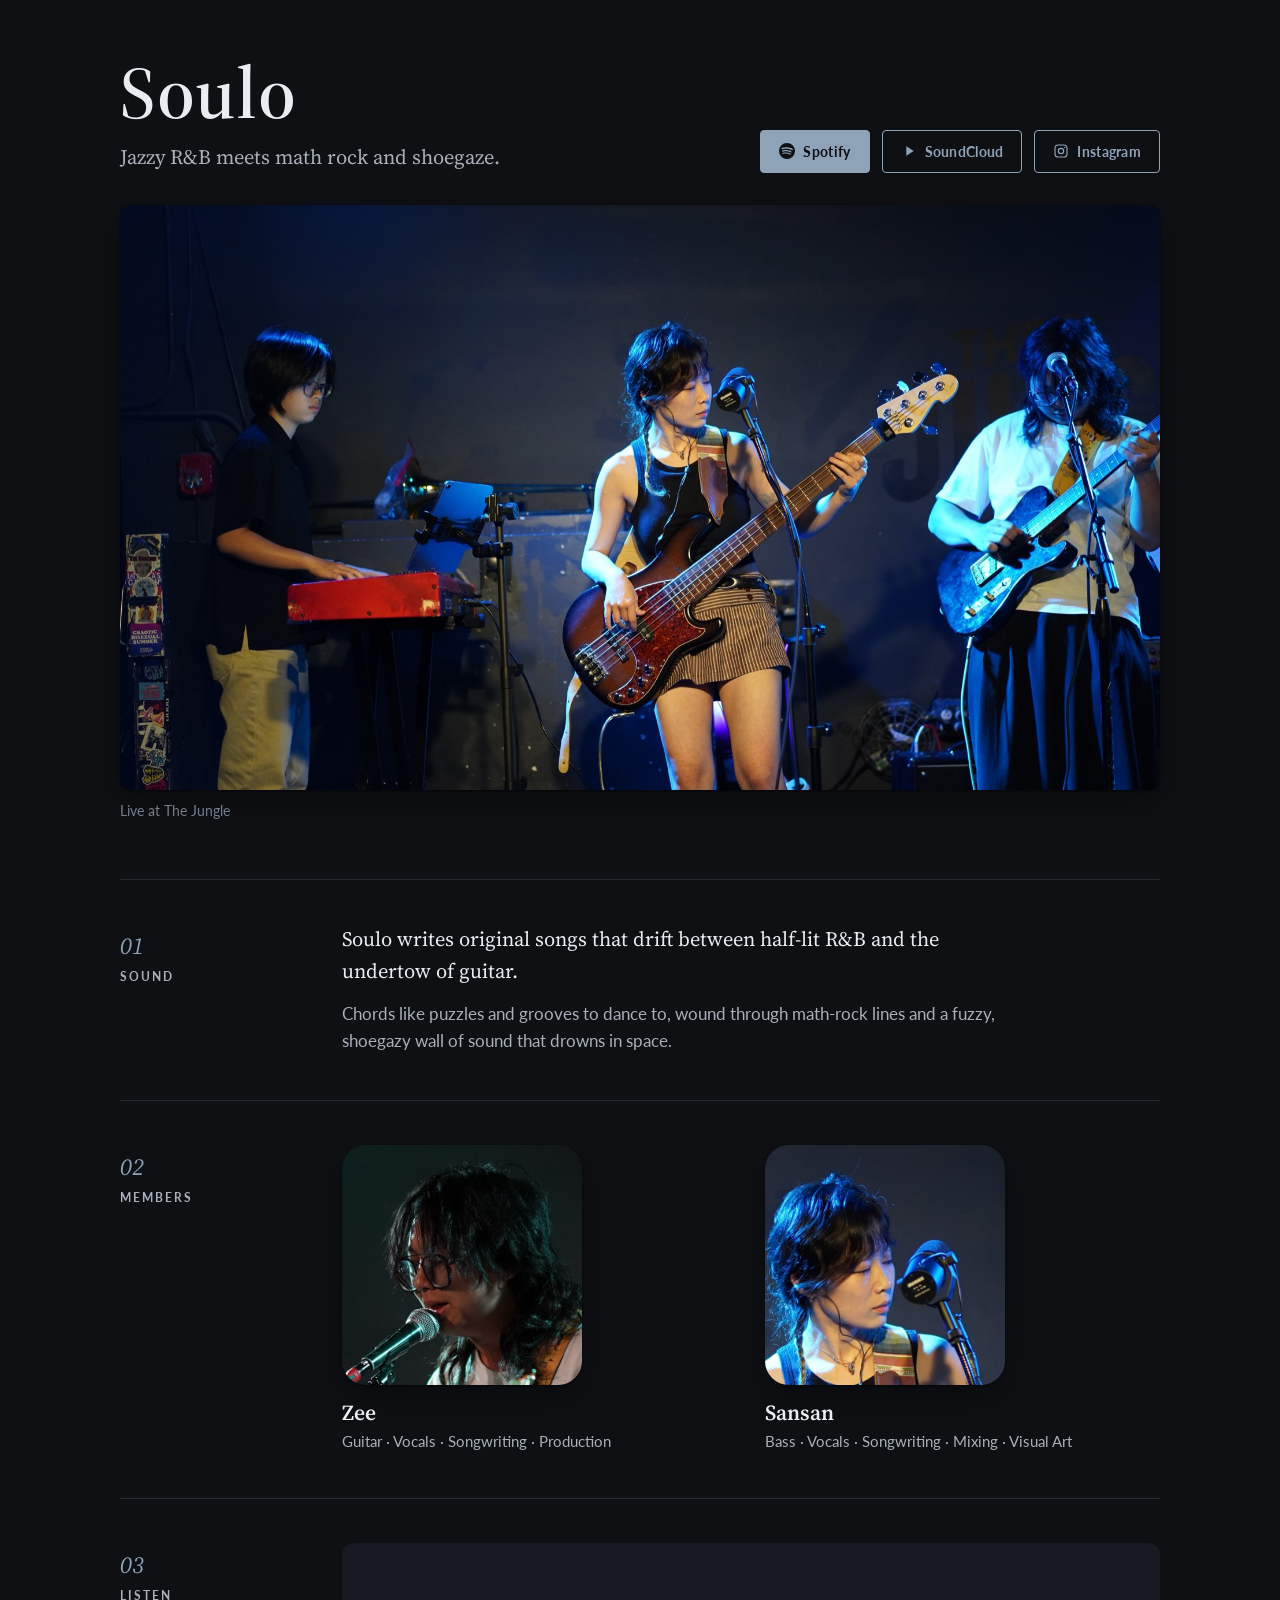
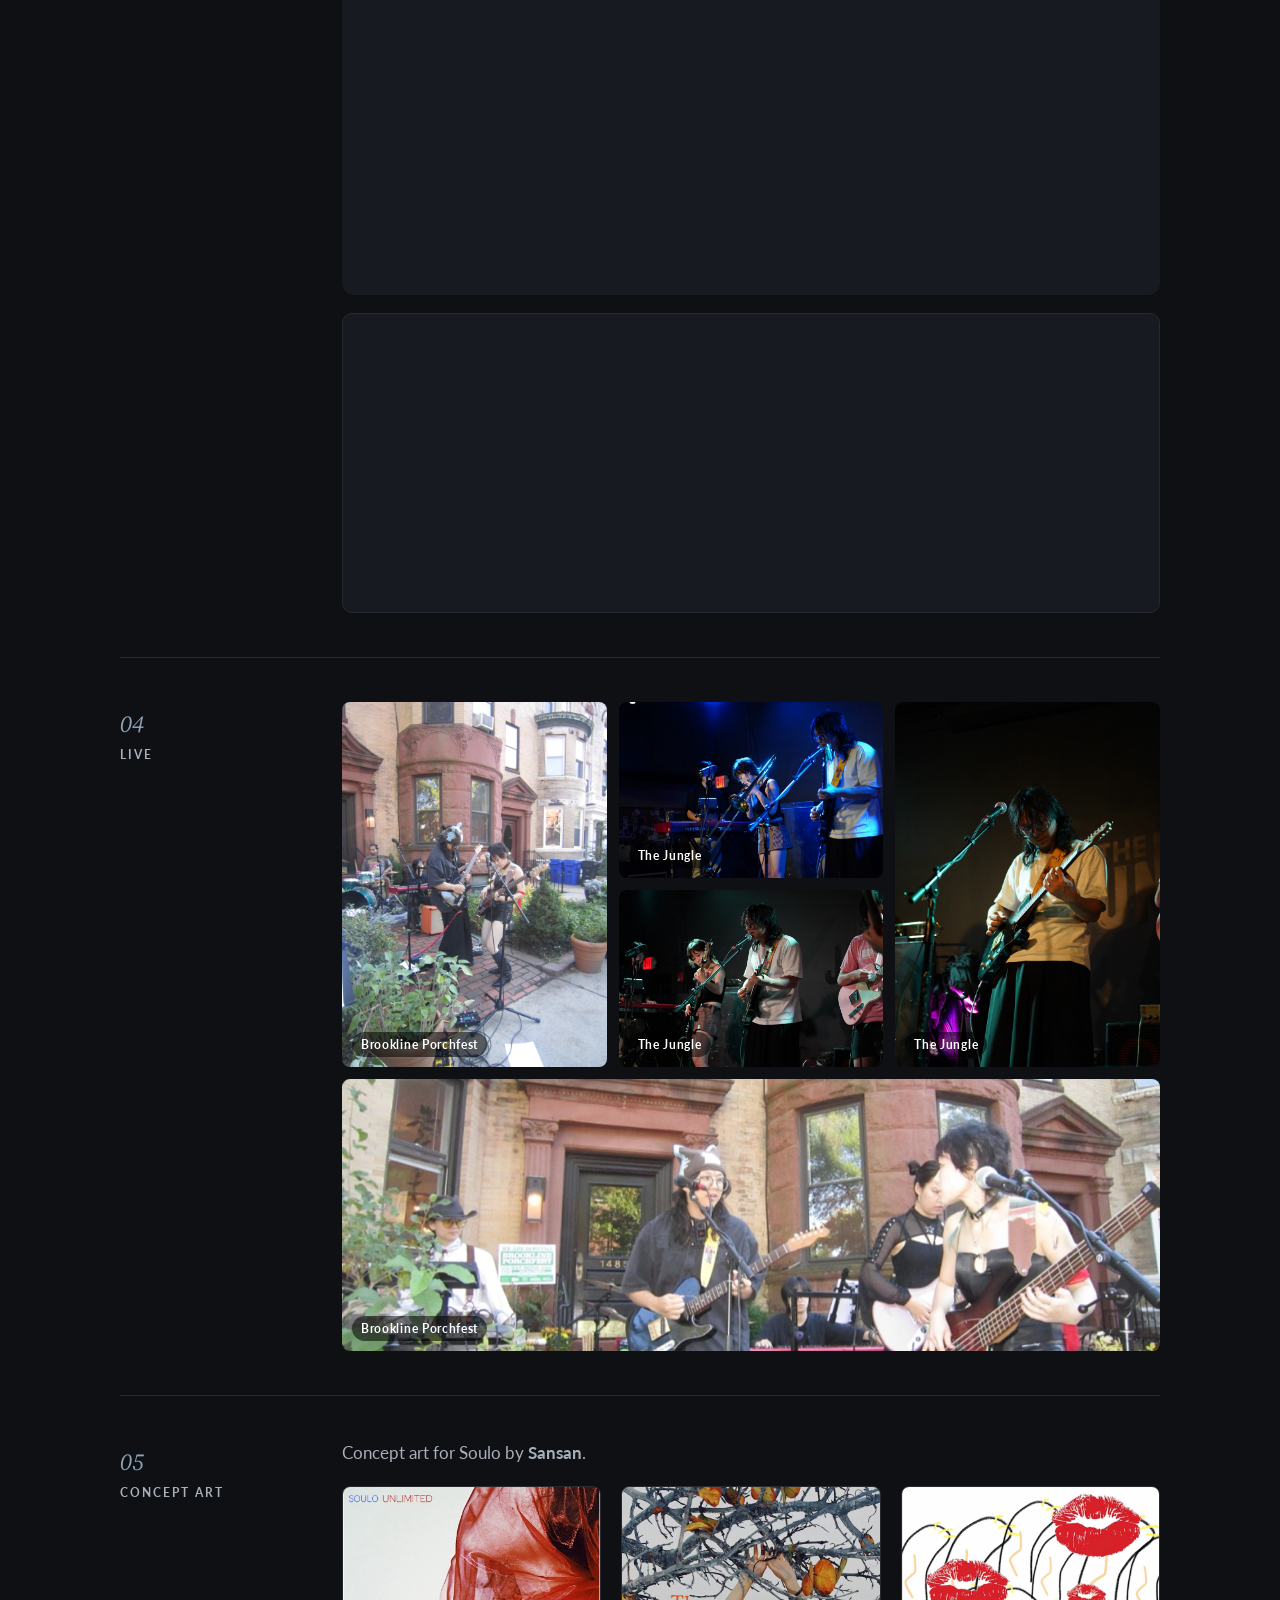
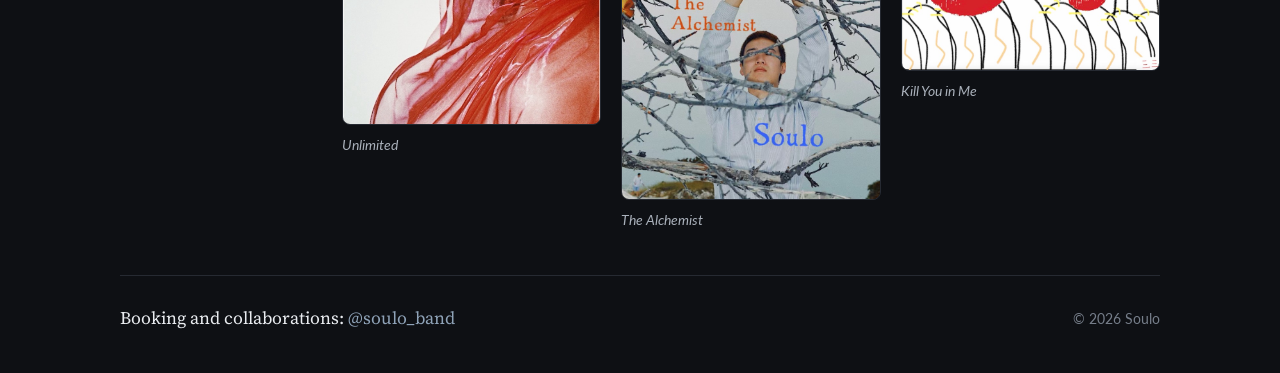
==== soulo.html @ b4e9006f "Redesign site and add Soulo band page - Rebuild homepage in a single-column academic layout with ser" ====
<!DOCTYPE html>
<html lang="en">
  <head>
    <meta charset="UTF-8" />
    <meta name="viewport" content="width=device-width, initial-scale=1.0" />
    <meta
      name="description"
      content="Soulo: jazzy R&amp;B meets math rock and shoegaze."
    />
    <title>Soulo</title>
    <meta name="theme-color" content="#0e1014" />
    <link rel="preconnect" href="https://fonts.googleapis.com" />
    <link rel="preconnect" href="https://fonts.gstatic.com" crossorigin />
    <link
      href="https://fonts.googleapis.com/css2?family=Lato:wght@400;700&family=Source+Serif+4:ital,opsz,wght@0,8..60,400;0,8..60,600;1,8..60,400&display=swap"
      rel="stylesheet"
    />
    <link rel="stylesheet" href="styles.css" />
  </head>
  <body class="band">
    <main class="container">
      <section class="band-hero" aria-label="Soulo">
        <div>
          <h1>Soulo</h1>
          <p class="lede">Jazzy R&amp;B meets math rock and shoegaze.</p>
        </div>
        <div class="actions">
          <a class="btn btn-primary" href="https://open.spotify.com/artist/2Nm2gru3ACGOw8cM4AdSRD" target="_blank" rel="noreferrer">
            <svg viewBox="0 0 24 24" fill="currentColor" aria-hidden="true"><path d="M12 0a12 12 0 1 0 0 24 12 12 0 0 0 0-24Zm5.5 17.3a.75.75 0 0 1-1.03.25c-2.82-1.72-6.37-2.11-10.55-1.16a.75.75 0 1 1-.33-1.46c4.57-1.04 8.5-.6 11.66 1.34.35.22.47.68.25 1.03Zm1.47-3.27a.94.94 0 0 1-1.29.31c-3.23-1.98-8.15-2.56-11.97-1.4a.94.94 0 0 1-.54-1.8c4.36-1.32 9.78-.68 13.49 1.6.44.27.58.85.31 1.29Zm.13-3.4C15.23 8.33 8.85 8.12 5.16 9.24a1.13 1.13 0 1 1-.65-2.16c4.23-1.28 11.28-1.04 15.73 1.6a1.13 1.13 0 0 1-1.15 1.95Z"/></svg>
            Spotify
          </a>
          <a class="btn btn-ghost" href="https://soundcloud.com/soulo-project" target="_blank" rel="noreferrer">
            <svg viewBox="0 0 24 24" fill="currentColor" aria-hidden="true"><path d="M8 5v14l11-7z"/></svg>
            SoundCloud
          </a>
          <a class="btn btn-ghost" href="https://www.instagram.com/soulo_band" target="_blank" rel="noreferrer">
            <svg viewBox="0 0 24 24" fill="none" stroke="currentColor" stroke-width="1.8" aria-hidden="true"><rect x="3" y="3" width="18" height="18" rx="5"/><circle cx="12" cy="12" r="4"/><circle cx="17.5" cy="6.5" r="1" fill="currentColor" stroke="none"/></svg>
            Instagram
          </a>
        </div>
      </section>

      <figure class="band-photo">
        <img src="assets/soulo/live/jungle-band.jpg" alt="Soulo on stage at The Jungle: keys, bass, and guitar under blue stage lights" />
        <figcaption>Live at The Jungle</figcaption>
      </figure>

      <section class="section" aria-labelledby="sound-heading">
        <h2 class="section-label" id="sound-heading"><span class="num">01</span>Sound</h2>
        <div class="section-body prose">
          <p class="lede">
            Soulo writes original songs that drift between half-lit R&amp;B and
            the undertow of guitar.
          </p>
          <p>
            Chords like puzzles and grooves to dance to, wound through
            math-rock lines and a fuzzy, shoegazy wall of sound that drowns
            in space.
          </p>
        </div>
      </section>

      <section class="section" aria-labelledby="members-heading">
        <h2 class="section-label" id="members-heading"><span class="num">02</span>Members</h2>
        <div class="section-body">
          <ul class="members">
            <li>
              <img src="assets/soulo/members/zee.jpg" alt="Zee singing at The Jungle" loading="lazy" />
              <span class="member-name">Zee</span>
              <span class="member-role">Guitar · Vocals · Songwriting · Production</span>
            </li>
            <li>
              <img src="assets/soulo/members/sansan.jpg" alt="Sansan singing at The Jungle" loading="lazy" />
              <span class="member-name">Sansan</span>
              <span class="member-role">Bass · Vocals · Songwriting · Mixing · Visual Art</span>
            </li>
          </ul>
        </div>
      </section>

      <section class="section" aria-labelledby="listen-heading">
        <h2 class="section-label" id="listen-heading"><span class="num">03</span>Listen</h2>
        <div class="section-body players">
          <iframe
            class="player player-spotify"
            title="Soulo on Spotify"
            loading="lazy"
            allow="autoplay; clipboard-write; encrypted-media; fullscreen; picture-in-picture"
            src="https://open.spotify.com/embed/artist/2Nm2gru3ACGOw8cM4AdSRD?utm_source=generator"
          ></iframe>
          <iframe
            class="player player-soundcloud"
            title="Soulo on SoundCloud"
            loading="lazy"
            allow="autoplay"
            src="https://w.soundcloud.com/player/?url=https%3A//soundcloud.com/soulo-project&amp;color=%238fa3b8&amp;auto_play=false&amp;hide_related=true&amp;show_comments=false&amp;show_user=true&amp;show_reposts=false&amp;visual=false"
          ></iframe>
        </div>
      </section>

      <section class="section" aria-labelledby="live-heading">
        <h2 class="section-label" id="live-heading"><span class="num">04</span>Live</h2>
        <div class="section-body">
          <div class="gallery">
            <figure class="g-porch-drums">
              <img src="assets/soulo/live/porchfest-brookline-drums.jpg" alt="Soulo playing on the sidewalk at Brookline Porchfest, drummer and keys behind" loading="lazy" />
              <figcaption>Brookline Porchfest</figcaption>
            </figure>
            <figure class="g-trombone">
              <img src="assets/soulo/live/jungle-keys-trombone.jpg" alt="Keys, trombone, and guitar on stage at The Jungle" loading="lazy" />
              <figcaption>The Jungle</figcaption>
            </figure>
            <figure class="g-red">
              <img src="assets/soulo/live/jungle-red-light.jpg" alt="Soulo’s guitarists and bassist under red stage light at The Jungle" loading="lazy" />
              <figcaption>The Jungle</figcaption>
            </figure>
            <figure class="g-zee">
              <img src="assets/soulo/live/jungle-zee-guitar.jpg" alt="Zee playing guitar at The Jungle" loading="lazy" />
              <figcaption>The Jungle</figcaption>
            </figure>
            <figure class="g-porch-wide">
              <img src="assets/soulo/live/porchfest-brookline.jpg" alt="Soulo playing an outdoor set in front of brownstones at Brookline Porchfest" loading="lazy" />
              <figcaption>Brookline Porchfest</figcaption>
            </figure>
          </div>
        </div>
      </section>

      <section class="section" aria-labelledby="art-heading">
        <h2 class="section-label" id="art-heading"><span class="num">05</span>Concept Art</h2>
        <div class="section-body">
          <p class="art-credit">Concept art for Soulo by <strong>Sansan</strong>.</p>
          <div class="art-grid">
            <figure>
              <img src="assets/soulo/art/unlimited.jpg" alt="Unlimited: red sheer fabric draped over a figure" loading="lazy" />
              <figcaption><em>Unlimited</em></figcaption>
            </figure>
            <figure>
              <img src="assets/soulo/art/the-alchemist.jpg" alt="The Alchemist: a figure reaching up through bare branches and orange leaves" loading="lazy" />
              <figcaption><em>The Alchemist</em></figcaption>
            </figure>
            <figure>
              <img src="assets/soulo/art/kill-you-in-me.jpg" alt="Kill You in Me: red lips over flowing black lines" loading="lazy" />
              <figcaption><em>Kill You in Me</em></figcaption>
            </figure>
          </div>
        </div>
      </section>

      <footer class="site-footer">
        <p class="cta">Booking and collaborations: <a href="https://www.instagram.com/soulo_band" target="_blank" rel="noreferrer">@soulo_band</a></p>
        <p>© 2026 Soulo</p>
      </footer>
    </main>
  </body>
</html>
---- styles.css ----
/* ==========================================================================
   Zihan Xu — personal site
   Single-column academic layout, serif display type, quiet navy accent.
   ========================================================================== */

*,
*::before,
*::after { box-sizing: border-box; }

:root {
  --bg: #fbfaf7;
  --surface: #ffffff;
  --ink: #1d2433;
  --muted: #5d6577;
  --faint: #8a90a0;
  --line: #e4e3de;
  --accent: #1f3d6b;
  --accent-soft: rgba(31, 61, 107, 0.08);
  --shadow: 0 1px 2px rgba(20, 28, 45, 0.04), 0 8px 24px rgba(20, 28, 45, 0.06);

  --serif: "Source Serif 4", "Iowan Old Style", Georgia, serif;
  --sans: "Lato", "Helvetica Neue", Helvetica, Arial, sans-serif;

  --page: 1040px;
  --label: 190px;
  --bar: 60px;
}

@media (prefers-color-scheme: dark) {
  :root:not([data-theme="light"]) {
    --bg: #12151b;
    --surface: #191d25;
    --ink: #e7e9ee;
    --muted: #a2a9b6;
    --faint: #767e8d;
    --line: #2a2f3a;
    --accent: #9dbcec;
    --accent-soft: rgba(157, 188, 236, 0.1);
    --shadow: 0 1px 2px rgba(0, 0, 0, 0.3), 0 8px 24px rgba(0, 0, 0, 0.25);
  }
}

:root[data-theme="dark"] {
  --bg: #12151b;
  --surface: #191d25;
  --ink: #e7e9ee;
  --muted: #a2a9b6;
  --faint: #767e8d;
  --line: #2a2f3a;
  --accent: #9dbcec;
  --accent-soft: rgba(157, 188, 236, 0.1);
  --shadow: 0 1px 2px rgba(0, 0, 0, 0.3), 0 8px 24px rgba(0, 0, 0, 0.25);
}

html {
  scroll-behavior: smooth;
  scroll-padding-top: calc(var(--bar) + 16px);
}

body {
  margin: 0;
  background: var(--bg);
  color: var(--ink);
  font-family: var(--sans);
  font-size: 16.5px;
  line-height: 1.65;
  -webkit-font-smoothing: antialiased;
  text-rendering: optimizeLegibility;
}

img { max-width: 100%; display: block; }

a { color: var(--accent); text-decoration: none; }
a:hover { text-decoration: underline; text-underline-offset: 3px; }
a:focus-visible,
button:focus-visible {
  outline: 2px solid var(--accent);
  outline-offset: 3px;
  border-radius: 3px;
}

h1, h2, h3, p, ul, ol, figure { margin-top: 0; }

.container {
  width: min(100% - 32px, var(--page));
  margin-inline: auto;
}

/* --- Top bar ------------------------------------------------------------ */

.topbar {
  position: sticky;
  top: 0;
  z-index: 50;
  height: var(--bar);
  background: color-mix(in srgb, var(--bg) 86%, transparent);
  backdrop-filter: saturate(160%) blur(10px);
  -webkit-backdrop-filter: saturate(160%) blur(10px);
  border-bottom: 1px solid var(--line);
}

.topbar .container {
  height: 100%;
  display: flex;
  align-items: center;
  justify-content: space-between;
  gap: 24px;
}

.wordmark {
  font-family: var(--serif);
  font-size: 1.15rem;
  font-weight: 600;
  letter-spacing: 0.01em;
  color: var(--ink);
}
.wordmark:hover { text-decoration: none; color: var(--accent); }

.topnav {
  display: flex;
  align-items: center;
  gap: 26px;
  font-size: 0.8rem;
  font-weight: 700;
  letter-spacing: 0.12em;
  text-transform: uppercase;
}

.topnav a { color: var(--muted); }
.topnav a:hover { color: var(--ink); text-decoration: none; }

.topnav .nav-cv {
  color: var(--accent);
  padding: 6px 12px;
  border: 1px solid currentColor;
  border-radius: 4px;
}
.topnav .nav-cv:hover { background: var(--accent-soft); color: var(--accent); }

/* --- Profile header ----------------------------------------------------- */

.profile {
  display: grid;
  grid-template-columns: 216px minmax(0, 1fr);
  gap: 44px;
  align-items: center;
  padding: 64px 0 56px;
}

.avatar {
  width: 216px;
  height: 216px;
  border-radius: 10%;
  object-fit: cover;
  box-shadow: var(--shadow);
}

.eyebrow {
  margin-bottom: 10px;
  color: var(--accent);
  font-size: 0.78rem;
  font-weight: 700;
  letter-spacing: 0.16em;
  text-transform: uppercase;
}

.profile h1 {
  margin-bottom: 6px;
  font-family: var(--serif);
  font-size: clamp(2.3rem, 5vw, 3.1rem);
  font-weight: 600;
  line-height: 1.12;
  letter-spacing: -0.01em;
}

.profile h1 .aka {
  color: var(--faint);
  font-weight: 400;
  font-style: italic;
  font-size: 0.6em;
  letter-spacing: 0;
}

.profile-title {
  margin-bottom: 4px;
  color: var(--muted);
  font-size: 1.12rem;
  font-weight: 700;
}

.profile-meta {
  margin-bottom: 22px;
  color: var(--faint);
  font-size: 0.95rem;
}

.actions {
  display: flex;
  flex-wrap: wrap;
  align-items: center;
  gap: 12px;
}

.btn {
  display: inline-flex;
  align-items: center;
  gap: 8px;
  padding: 9px 18px;
  border: 1px solid var(--accent);
  border-radius: 4px;
  font-size: 0.9rem;
  font-weight: 700;
  letter-spacing: 0.02em;
  transition: background-color 160ms ease, color 160ms ease;
}
.btn:hover { text-decoration: none; }
.btn svg { width: 16px; height: 16px; }

.btn-primary { background: var(--accent); color: var(--bg); }
.btn-primary:hover { background: color-mix(in srgb, var(--accent) 86%, var(--ink)); }

.btn-ghost { color: var(--accent); }
.btn-ghost:hover { background: var(--accent-soft); }

.social {
  display: flex;
  gap: 4px;
  margin-left: 6px;
}

.social a {
  display: inline-grid;
  place-items: center;
  width: 38px;
  height: 38px;
  border-radius: 50%;
  color: var(--muted);
  transition: color 160ms ease, background-color 160ms ease;
}
.social a:hover { color: var(--accent); background: var(--accent-soft); }
.social svg { width: 20px; height: 20px; }

/* --- Sections ----------------------------------------------------------- */

.section {
  display: grid;
  grid-template-columns: var(--label) minmax(0, 1fr);
  gap: 32px;
  padding: 44px 0;
  border-top: 1px solid var(--line);
}

.section-label {
  margin: 0;
  padding-top: 4px;
  font-family: var(--sans);
  font-size: 0.78rem;
  font-weight: 700;
  letter-spacing: 0.16em;
  line-height: 1.5;
  text-transform: uppercase;
  color: var(--muted);
}

.section-label .num {
  display: block;
  margin-bottom: 4px;
  font-family: var(--serif);
  font-size: 1.5rem;
  font-weight: 400;
  font-style: italic;
  letter-spacing: 0;
  color: var(--accent);
}

.section-body > :last-child { margin-bottom: 0; }

.lede {
  font-family: var(--serif);
  font-size: 1.28rem;
  line-height: 1.55;
  color: var(--ink);
  margin-bottom: 18px;
}

.prose p { color: var(--muted); max-width: 68ch; margin-bottom: 14px; }
.prose p.lede { color: var(--ink); }

/* Entries: education, experience, honors */

.entries { list-style: none; margin: 0; padding: 0; }

.entry {
  display: grid;
  grid-template-columns: minmax(0, 1fr) auto;
  column-gap: 24px;
  padding: 18px 0;
  border-bottom: 1px solid var(--line);
}
.entry:first-child { padding-top: 0; }
.entry:last-child { border-bottom: 0; padding-bottom: 0; }

.entry-title {
  font-family: var(--serif);
  font-size: 1.14rem;
  font-weight: 600;
  line-height: 1.4;
}

.entry-org { color: var(--muted); }

.entry-date {
  grid-column: 2;
  grid-row: 1;
  color: var(--faint);
  font-size: 0.9rem;
  font-variant-numeric: tabular-nums;
  white-space: nowrap;
  padding-top: 3px;
}

.entry ul,
.entry p {
  grid-column: 1 / -1;
  margin: 8px 0 0;
  color: var(--muted);
}
.entry ul { padding-left: 1.1em; }
.entry li { margin-bottom: 4px; }
.entry li::marker { color: var(--faint); }

.entries.compact .entry { padding: 12px 0; }
.entries.compact .entry:first-child { padding-top: 0; }
.entries.compact .entry-title { font-family: var(--sans); font-size: 1rem; font-weight: 700; }

/* Publications */

.pubs { list-style: none; margin: 0; padding: 0; counter-reset: pub; }

.pub {
  position: relative;
  counter-increment: pub;
  padding: 0 0 20px 52px;
  margin-bottom: 20px;
  border-bottom: 1px solid var(--line);
}
.pub:last-child { margin-bottom: 0; padding-bottom: 0; border-bottom: 0; }

.pub::before {
  content: counter(pub, decimal-leading-zero);
  position: absolute;
  left: 0;
  top: 1px;
  font-family: var(--serif);
  font-style: italic;
  font-size: 1.1rem;
  color: var(--accent);
}

.pub-title {
  display: block;
  margin-bottom: 4px;
  font-family: var(--serif);
  font-size: 1.1rem;
  font-weight: 600;
  line-height: 1.4;
}

.pub-authors { margin: 0 0 2px; color: var(--muted); }
.pub-authors b { color: var(--ink); }

.pub-venue {
  display: inline-block;
  color: var(--faint);
  font-size: 0.9rem;
}
.pub-venue em { font-style: normal; font-weight: 700; color: var(--accent); }

/* Soulo band card */

.band-card {
  display: grid;
  grid-template-columns: 300px minmax(0, 1fr);
  overflow: hidden;
  background: var(--surface);
  border: 1px solid var(--line);
  border-radius: 10px;
  color: inherit;
  transition: transform 200ms ease, box-shadow 200ms ease, border-color 200ms ease;
}
.band-card:hover {
  text-decoration: none;
  transform: translateY(-3px);
  box-shadow: var(--shadow);
  border-color: color-mix(in srgb, var(--accent) 30%, var(--line));
}
.band-card img { width: 300px; height: 100%; min-height: 200px; object-fit: cover; object-position: 55% 50%; background: #111; }

.band-card-body { display: flex; flex-direction: column; padding: 22px 26px; }

.project-tag {
  margin-bottom: 8px;
  color: var(--accent);
  font-size: 0.72rem;
  font-weight: 700;
  letter-spacing: 0.14em;
  text-transform: uppercase;
}

.band-card h3 {
  margin-bottom: 10px;
  font-family: var(--serif);
  font-size: 1.9rem;
  font-weight: 600;
  line-height: 1.15;
}

.band-card p { color: var(--muted); }
.band-more { margin-top: auto; color: var(--accent); font-size: 0.9rem; font-weight: 700; }

.band-links {
  display: flex;
  gap: 10px;
  margin: 14px 0 0;
  color: var(--faint);
  font-size: 0.9rem;
  font-weight: 700;
}

/* Soulo band page: standalone identity, always dark, gray-blue accent */

body.band {
  --bg: #0e1014;
  --surface: #171a20;
  --ink: #e9ecf0;
  --muted: #a9b0ba;
  --faint: #767e8a;
  --line: #262a32;
  --accent: #8fa3b8;
  --accent-soft: rgba(143, 163, 184, 0.12);
  --shadow: 0 1px 2px rgba(0, 0, 0, 0.4), 0 12px 32px rgba(0, 0, 0, 0.35);
  color-scheme: dark;
}

body.band .btn-primary { color: #0e1014; }
body.band .band-hero { padding-top: 56px; }
body.band .band-hero h1 { letter-spacing: 0.01em; }

.back {
  display: inline-block;
  margin-top: 36px;
  color: var(--muted);
  font-size: 0.8rem;
  font-weight: 700;
  letter-spacing: 0.1em;
  text-transform: uppercase;
}
.back:hover { color: var(--accent); text-decoration: none; }

.band-hero {
  display: flex;
  flex-wrap: wrap;
  align-items: flex-end;
  justify-content: space-between;
  gap: 24px 48px;
  padding: 28px 0 32px;
}

.band-hero h1 {
  margin-bottom: 12px;
  font-family: var(--serif);
  font-size: clamp(3rem, 8vw, 4.6rem);
  font-weight: 600;
  line-height: 1;
  letter-spacing: -0.02em;
}

.band-hero .lede { color: var(--muted); margin-bottom: 0; }

.band-photo { margin: 0 0 56px; }
.band-photo img {
  width: 100%;
  aspect-ratio: 16 / 9;
  object-fit: cover;
  border-radius: 10px;
  box-shadow: var(--shadow);
  background: #111;
}

.members {
  list-style: none;
  margin: 0;
  padding: 0;
  display: grid;
  grid-template-columns: repeat(2, minmax(0, 1fr));
  gap: 28px;
}
.members li { display: grid; gap: 2px; }
.members img {
  width: 100%;
  max-width: 240px;
  aspect-ratio: 1;
  object-fit: cover;
  margin-bottom: 12px;
  border-radius: 10%;
  box-shadow: var(--shadow);
  background: #111;
}
.member-name { font-family: var(--serif); font-size: 1.35rem; font-weight: 600; line-height: 1.3; }
.member-role { color: var(--muted); font-size: 0.95rem; }

.band-photo figcaption { margin-top: 10px; color: var(--faint); font-size: 0.85rem; }

.players { display: grid; gap: 18px; }
.player {
  display: block;
  width: 100%;
  border: 0;
  border-radius: 12px;
  background: var(--surface);
}
.player-spotify { height: 352px; }
.player-soundcloud { height: 300px; border: 1px solid var(--line); border-radius: 10px; }

.gallery {
  display: grid;
  grid-template-columns: repeat(3, minmax(0, 1fr));
  gap: 12px;
}
.gallery figure {
  position: relative;
  margin: 0;
  overflow: hidden;
  border-radius: 8px;
  background: #111;
  aspect-ratio: 3 / 2;
}
.gallery img { width: 100%; height: 100%; object-fit: cover; }
.gallery figcaption {
  position: absolute;
  left: 10px;
  bottom: 10px;
  padding: 3px 9px;
  border-radius: 999px;
  background: rgba(0, 0, 0, 0.55);
  color: #fff;
  font-size: 0.72rem;
  font-weight: 700;
  letter-spacing: 0.06em;
}
.g-porch-drums { grid-column: 1; grid-row: 1 / span 2; }
.g-trombone { grid-column: 2; grid-row: 1; }
.g-red { grid-column: 2; grid-row: 2; }
.g-zee { grid-column: 3; grid-row: 1 / span 2; }
.g-porch-wide { grid-column: 1 / -1; grid-row: 3; }
.gallery .g-porch-drums,
.gallery .g-zee { aspect-ratio: auto; height: 0; min-height: 100%; }
.gallery .g-porch-drums img { object-position: 50% 45%; }
.gallery .g-zee img { object-position: 50% 30%; }
.gallery .g-porch-wide { aspect-ratio: 3 / 1; }
.gallery .g-porch-wide img { object-position: 50% 40%; }

.art-credit { margin-bottom: 18px; color: var(--muted); }

.art-grid {
  display: grid;
  grid-template-columns: repeat(3, minmax(0, 1fr));
  gap: 20px;
  align-items: start;
}
.art-grid figure { margin: 0; }
.art-grid img {
  width: 100%;
  height: auto;
  border-radius: 8px;
  border: 1px solid var(--line);
  background: #fff;
}
.art-grid figcaption { margin-top: 8px; color: var(--muted); font-size: 0.9rem; }

/* Leadership */

.features { list-style: none; margin: 0; padding: 0; display: grid; gap: 22px; }

.feature {
  display: grid;
  grid-template-columns: 132px minmax(0, 1fr);
  gap: 22px;
  align-items: start;
}

.feature img {
  width: 132px;
  height: 100px;
  object-fit: cover;
  border-radius: 6px;
  border: 1px solid var(--line);
}

.feature h3 {
  margin-bottom: 4px;
  font-family: var(--serif);
  font-size: 1.1rem;
  font-weight: 600;
  line-height: 1.4;
}

.feature p { margin: 0; color: var(--muted); }

/* Skills */

.skills { display: grid; gap: 12px; margin: 0; }

.skills > div {
  display: grid;
  grid-template-columns: 150px minmax(0, 1fr);
  gap: 16px;
}

.skills dt { font-weight: 700; color: var(--ink); }
.skills dd { margin: 0; color: var(--muted); }
.skills dd b { color: var(--ink); }

/* --- Footer ------------------------------------------------------------- */

.site-footer {
  display: flex;
  justify-content: space-between;
  align-items: baseline;
  flex-wrap: wrap;
  gap: 12px 24px;
  padding: 28px 0 40px;
  border-top: 1px solid var(--line);
  color: var(--faint);
  font-size: 0.9rem;
}
.site-footer p { margin: 0; }
.site-footer .cta { font-family: var(--serif); font-size: 1.1rem; color: var(--ink); }

/* --- Responsive --------------------------------------------------------- */

@media (max-width: 760px) {
  :root { --bar: 54px; }
  body { font-size: 16px; }
  .topnav a:not(.nav-cv) { display: none; }
  .profile { grid-template-columns: 1fr; gap: 24px; padding: 36px 0 40px; }
  .avatar { width: 152px; height: 152px; }
  .section { grid-template-columns: 1fr; gap: 16px; padding: 34px 0; }
  .section-label .num { display: inline; margin: 0 8px 0 0; font-size: 1.1rem; }
  .entry { grid-template-columns: 1fr; }
  .entry-date { grid-column: 1; grid-row: auto; padding-top: 2px; }
  .band-hero { padding: 20px 0 24px; }
  .band-photo { margin-bottom: 36px; }
  .band-photo img { aspect-ratio: 4 / 3; }
  .members { gap: 18px; }
  .gallery {
    grid-template-columns: repeat(2, minmax(0, 1fr));
    grid-auto-rows: calc((100vw - 40px) / 3);
    gap: 8px;
  }
  .gallery figure,
  .gallery .g-porch-drums,
  .gallery .g-zee,
  .gallery .g-porch-wide { aspect-ratio: auto; height: auto; min-height: 0; }
  .g-porch-drums { grid-column: 1; grid-row: 1 / span 2; }
  .g-trombone { grid-column: 2; grid-row: 1; }
  .g-red { grid-column: 2; grid-row: 2; }
  .g-zee { grid-column: 2; grid-row: 3 / span 2; }
  .g-porch-wide { grid-column: 1; grid-row: 3 / span 2; }
  .art-grid { grid-template-columns: repeat(2, minmax(0, 1fr)); gap: 14px; }
  .band-card { grid-template-columns: 1fr; }
  .band-card img { width: 100%; min-height: 0; aspect-ratio: 16 / 9; }
  .feature { grid-template-columns: 96px minmax(0, 1fr); gap: 16px; }
  .feature img { width: 96px; height: 80px; }
  .skills > div { grid-template-columns: 1fr; gap: 0; }
  .pub { padding-left: 40px; }
}

@media (prefers-reduced-motion: reduce) {
  html { scroll-behavior: auto; }
  .btn, .social a, .band-card { transition: none; }
  .band-card:hover { transform: none; }
}
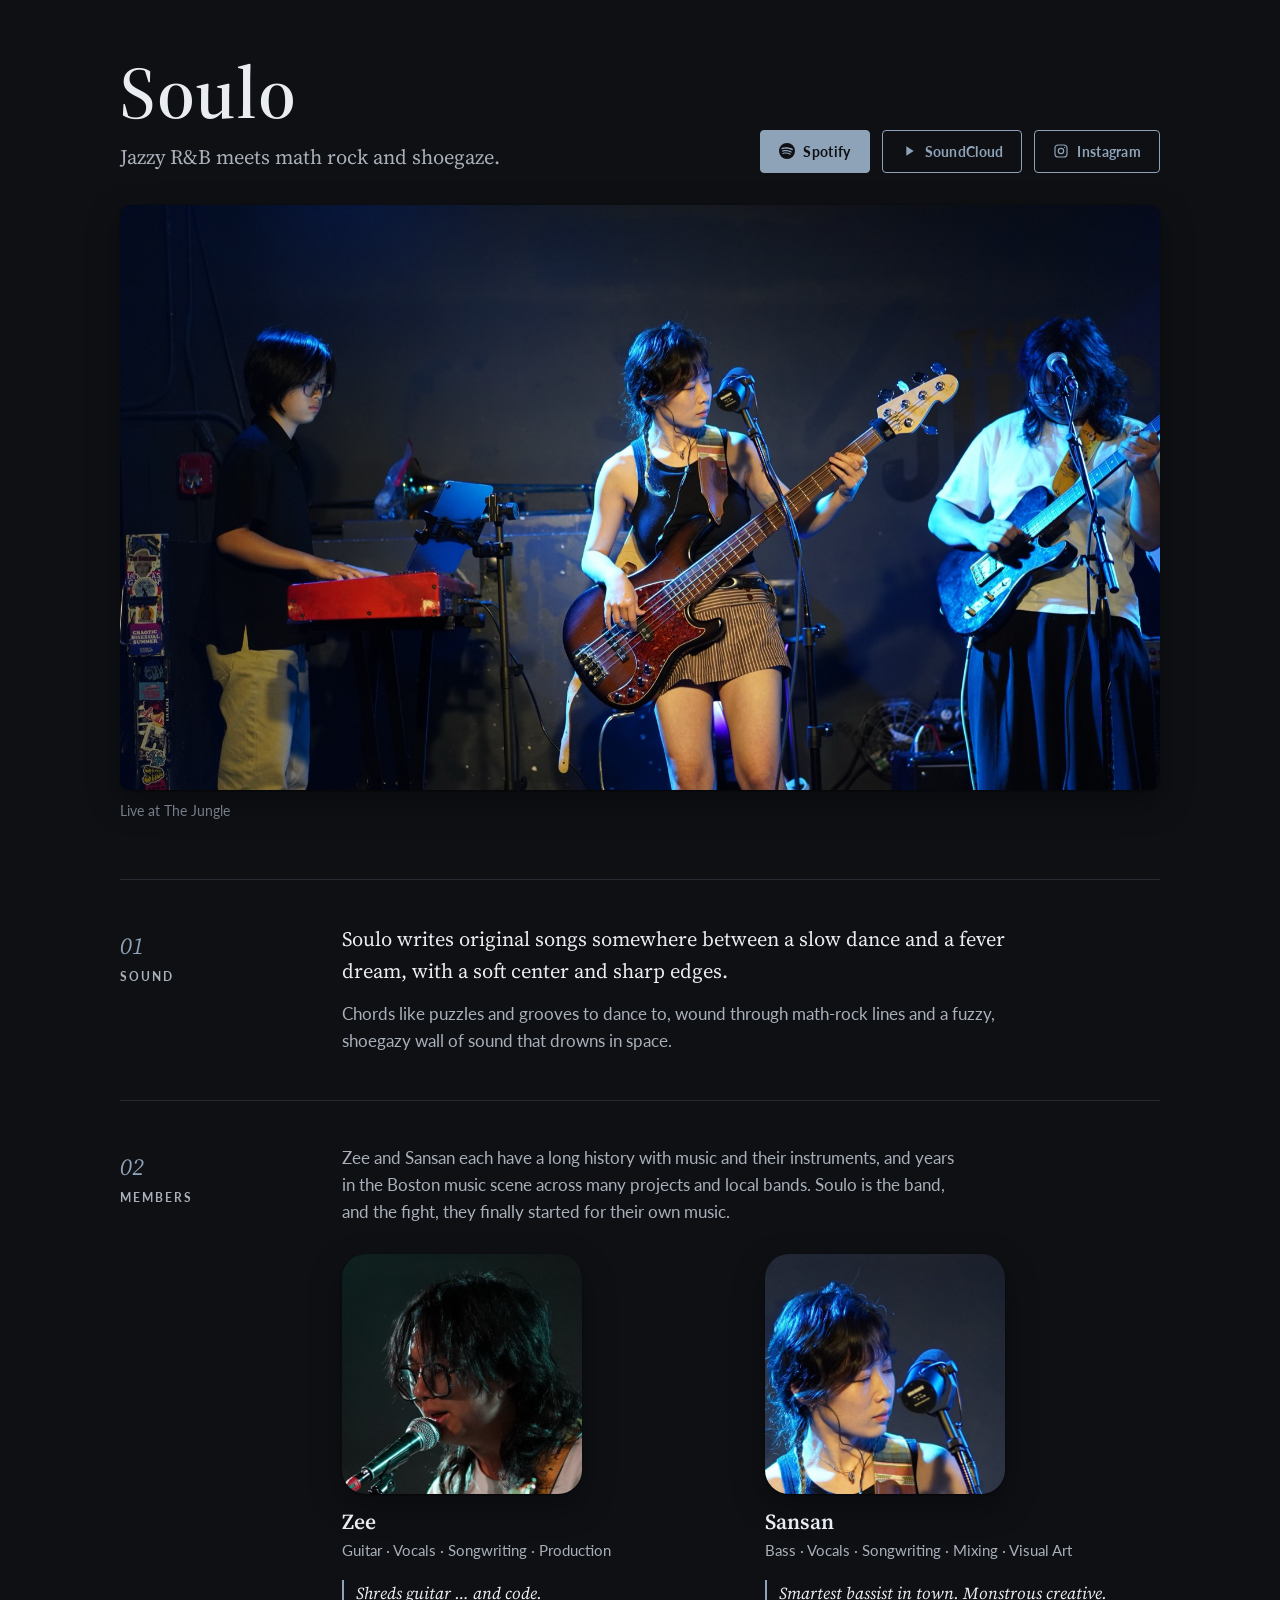
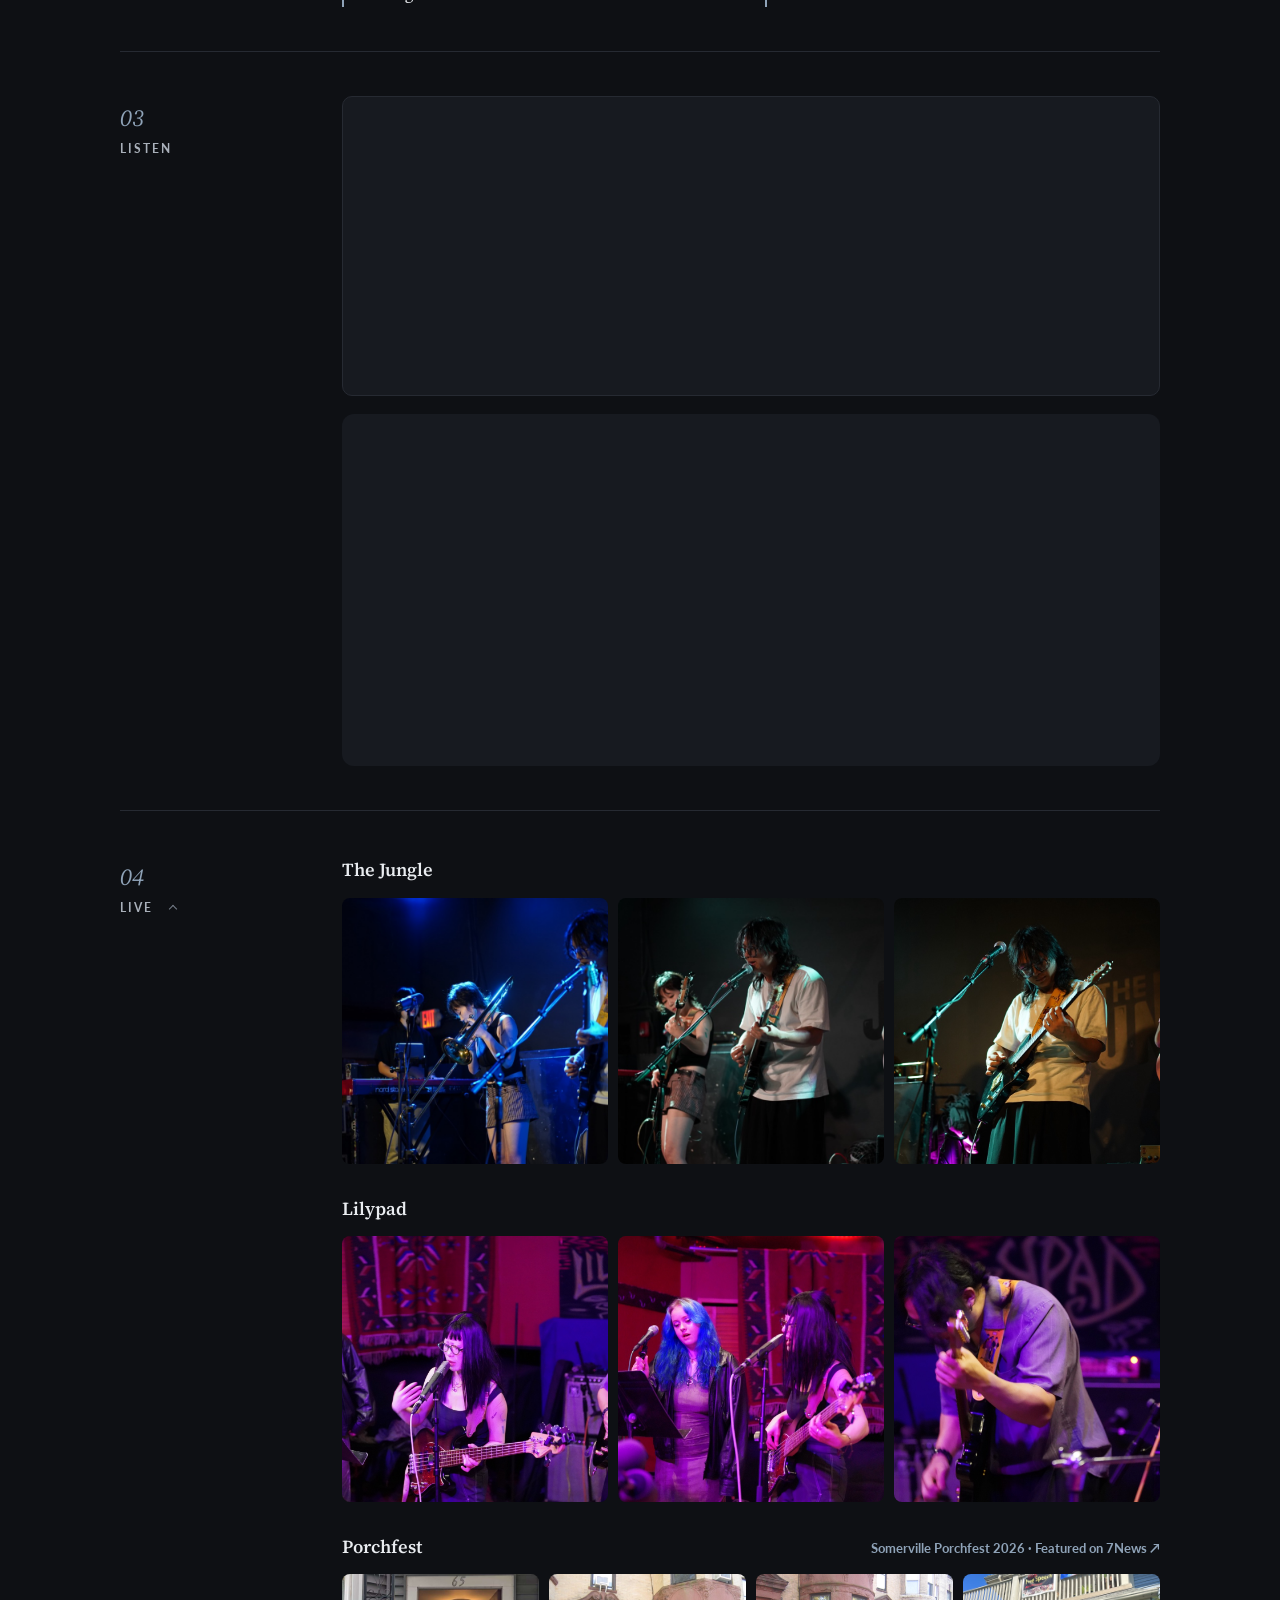
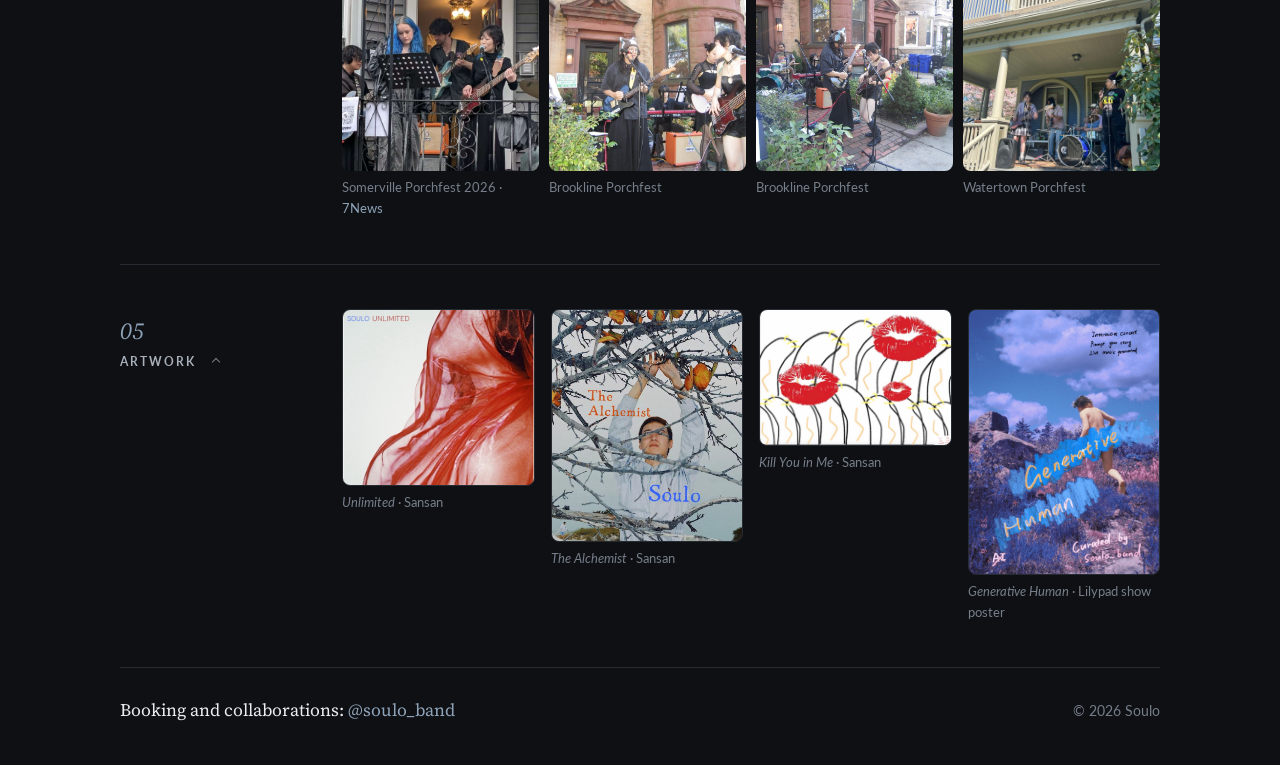
==== commit 2d2fc59e: "Expand Soulo page with live albums, artwork viewer, and member quotes - Add Lilypad, Watertown, and " ====
--- a/soulo.html
+++ b/soulo.html
@@ -49,8 +49,8 @@
         <h2 class="section-label" id="sound-heading"><span class="num">01</span>Sound</h2>
         <div class="section-body prose">
           <p class="lede">
-            Soulo writes original songs that drift between half-lit R&amp;B and
-            the undertow of guitar.
+            Soulo writes original songs somewhere between a slow dance and a
+            fever dream, with a soft center and sharp edges.
           </p>
           <p>
             Chords like puzzles and grooves to dance to, wound through
@@ -63,16 +63,24 @@
       <section class="section" aria-labelledby="members-heading">
         <h2 class="section-label" id="members-heading"><span class="num">02</span>Members</h2>
         <div class="section-body">
+          <p class="members-intro">
+            Zee and Sansan each have a long history with music and their
+            instruments, and years in the Boston music scene across many
+            projects and local bands. Soulo is the band, and the fight, they
+            finally started for their own music.
+          </p>
           <ul class="members">
             <li>
               <img src="assets/soulo/members/zee.jpg" alt="Zee singing at The Jungle" loading="lazy" />
               <span class="member-name">Zee</span>
               <span class="member-role">Guitar · Vocals · Songwriting · Production</span>
+              <blockquote class="member-quote">Shreds guitar … and code.</blockquote>
             </li>
             <li>
               <img src="assets/soulo/members/sansan.jpg" alt="Sansan singing at The Jungle" loading="lazy" />
               <span class="member-name">Sansan</span>
               <span class="member-role">Bass · Vocals · Songwriting · Mixing · Visual Art</span>
+              <blockquote class="member-quote">Smartest bassist in town. Monstrous creative.</blockquote>
             </li>
           </ul>
         </div>
@@ -81,6 +89,13 @@
       <section class="section" aria-labelledby="listen-heading">
         <h2 class="section-label" id="listen-heading"><span class="num">03</span>Listen</h2>
         <div class="section-body players">
+          <iframe
+            class="player player-soundcloud"
+            title="Soulo on SoundCloud"
+            loading="lazy"
+            allow="autoplay"
+            src="https://w.soundcloud.com/player/?url=https%3A//soundcloud.com/soulo-project&amp;color=%238fa3b8&amp;auto_play=false&amp;hide_related=true&amp;show_comments=false&amp;show_user=true&amp;show_reposts=false&amp;visual=false"
+          ></iframe>
           <iframe
             class="player player-spotify"
             title="Soulo on Spotify"
@@ -88,61 +103,119 @@
             allow="autoplay; clipboard-write; encrypted-media; fullscreen; picture-in-picture"
             src="https://open.spotify.com/embed/artist/2Nm2gru3ACGOw8cM4AdSRD?utm_source=generator"
           ></iframe>
-          <iframe
-            class="player player-soundcloud"
-            title="Soulo on SoundCloud"
-            loading="lazy"
-            allow="autoplay"
-            src="https://w.soundcloud.com/player/?url=https%3A//soundcloud.com/soulo-project&amp;color=%238fa3b8&amp;auto_play=false&amp;hide_related=true&amp;show_comments=false&amp;show_user=true&amp;show_reposts=false&amp;visual=false"
-          ></iframe>
         </div>
       </section>
 
       <section class="section" aria-labelledby="live-heading">
-        <h2 class="section-label" id="live-heading"><span class="num">04</span>Live</h2>
+        <h2 class="section-label" id="live-heading"><span class="num">04</span>Live <button class="fold-toggle" type="button" aria-expanded="true" aria-controls="live-body" aria-label="Hide photos"></button></h2>
         <div class="section-body">
-          <div class="gallery">
-            <figure class="g-porch-drums">
-              <img src="assets/soulo/live/porchfest-brookline-drums.jpg" alt="Soulo playing on the sidewalk at Brookline Porchfest, drummer and keys behind" loading="lazy" />
-              <figcaption>Brookline Porchfest</figcaption>
-            </figure>
-            <figure class="g-trombone">
-              <img src="assets/soulo/live/jungle-keys-trombone.jpg" alt="Keys, trombone, and guitar on stage at The Jungle" loading="lazy" />
-              <figcaption>The Jungle</figcaption>
-            </figure>
-            <figure class="g-red">
-              <img src="assets/soulo/live/jungle-red-light.jpg" alt="Soulo’s guitarists and bassist under red stage light at The Jungle" loading="lazy" />
-              <figcaption>The Jungle</figcaption>
-            </figure>
-            <figure class="g-zee">
-              <img src="assets/soulo/live/jungle-zee-guitar.jpg" alt="Zee playing guitar at The Jungle" loading="lazy" />
-              <figcaption>The Jungle</figcaption>
-            </figure>
-            <figure class="g-porch-wide">
-              <img src="assets/soulo/live/porchfest-brookline.jpg" alt="Soulo playing an outdoor set in front of brownstones at Brookline Porchfest" loading="lazy" />
-              <figcaption>Brookline Porchfest</figcaption>
-            </figure>
+          <div class="fold-body" id="live-body">
+              <div class="show">
+                <h3 class="show-title">The Jungle</h3>
+                <div class="gallery">
+                <figure>
+                  <button class="zoom" type="button" aria-label="Enlarge photo: Keys, trombone, and guitar on stage at The Jungle">
+                    <img src="assets/soulo/live/jungle-keys-trombone.jpg" alt="Keys, trombone, and guitar on stage at The Jungle" loading="lazy" />
+                  </button>
+                </figure>
+                <figure>
+                  <button class="zoom" type="button" aria-label="Enlarge photo: Guitarists and bassist under red stage light at The Jungle">
+                    <img src="assets/soulo/live/jungle-red-light.jpg" alt="Guitarists and bassist under red stage light at The Jungle" loading="lazy" />
+                  </button>
+                </figure>
+                <figure>
+                  <button class="zoom" type="button" aria-label="Enlarge photo: Zee playing guitar at The Jungle">
+                    <img src="assets/soulo/live/jungle-zee-guitar.jpg" alt="Zee playing guitar at The Jungle" loading="lazy" />
+                  </button>
+                </figure>
+                </div>
+              </div>
+              <div class="show">
+                <h3 class="show-title">Lilypad</h3>
+                <div class="gallery">
+                <figure>
+                  <button class="zoom" type="button" aria-label="Enlarge photo: Vocalist, bassist, and guitarist on stage at Lilypad">
+                    <img src="assets/soulo/live/lilypad-lineup.jpg" alt="Vocalist, bassist, and guitarist on stage at Lilypad" loading="lazy" />
+                  </button>
+                </figure>
+                <figure>
+                  <button class="zoom" type="button" aria-label="Enlarge photo: Vocalist and bassist singing at Lilypad">
+                    <img src="assets/soulo/live/lilypad-vocals-bass.jpg" alt="Vocalist and bassist singing at Lilypad" loading="lazy" />
+                  </button>
+                </figure>
+                <figure>
+                  <button class="zoom" type="button" aria-label="Enlarge photo: Guitarist bent over his guitar at Lilypad">
+                    <img src="assets/soulo/live/lilypad-guitar.jpg" alt="Guitarist bent over his guitar at Lilypad" loading="lazy" />
+                  </button>
+                </figure>
+                </div>
+              </div>
+              <div class="show">
+                <div class="show-head">
+                  <h3 class="show-title">Porchfest</h3>
+                  <a class="press" href="https://whdh.com/news/wet-weather-not-enough-to-keep-crowds-away-for-annual-porchfest-in-somerville/" target="_blank" rel="noreferrer">Somerville Porchfest 2026 · Featured on 7News ↗</a>
+                </div>
+                <div class="gallery gallery-4">
+                <figure>
+                  <button class="zoom" type="button" aria-label="Enlarge photo: Soulo performing on a porch at Somerville Porchfest 2026">
+                    <img src="assets/soulo/live/porchfest-somerville.jpg" alt="Soulo performing on a porch at Somerville Porchfest 2026" loading="lazy" />
+                  </button>
+                  <figcaption>Somerville Porchfest 2026 · <a href="https://whdh.com/news/wet-weather-not-enough-to-keep-crowds-away-for-annual-porchfest-in-somerville/" target="_blank" rel="noreferrer">7News</a></figcaption>
+                </figure>
+                <figure>
+                  <button class="zoom" type="button" aria-label="Enlarge photo: Soulo playing in front of brownstones at Brookline Porchfest">
+                    <img src="assets/soulo/live/porchfest-brookline.jpg" alt="Soulo playing in front of brownstones at Brookline Porchfest" loading="lazy" />
+                  </button>
+                  <figcaption>Brookline Porchfest</figcaption>
+                </figure>
+                <figure>
+                  <button class="zoom" type="button" aria-label="Enlarge photo: Soulo on the sidewalk at Brookline Porchfest, drums and keys behind">
+                    <img src="assets/soulo/live/porchfest-brookline-drums.jpg" alt="Soulo on the sidewalk at Brookline Porchfest, drums and keys behind" loading="lazy" />
+                  </button>
+                  <figcaption>Brookline Porchfest</figcaption>
+                </figure>
+                <figure>
+                  <button class="zoom" type="button" aria-label="Enlarge photo: Soulo playing on a front porch at Watertown Porchfest">
+                    <img src="assets/soulo/live/porchfest-watertown.jpg" alt="Soulo playing on a front porch at Watertown Porchfest" loading="lazy" />
+                  </button>
+                  <figcaption>Watertown Porchfest</figcaption>
+                </figure>
+                </div>
+              </div>
           </div>
         </div>
       </section>
 
       <section class="section" aria-labelledby="art-heading">
-        <h2 class="section-label" id="art-heading"><span class="num">05</span>Concept Art</h2>
+        <h2 class="section-label" id="art-heading"><span class="num">05</span>Artwork <button class="fold-toggle" type="button" aria-expanded="true" aria-controls="art-body" aria-label="Hide artwork"></button></h2>
         <div class="section-body">
-          <p class="art-credit">Concept art for Soulo by <strong>Sansan</strong>.</p>
-          <div class="art-grid">
-            <figure>
-              <img src="assets/soulo/art/unlimited.jpg" alt="Unlimited: red sheer fabric draped over a figure" loading="lazy" />
-              <figcaption><em>Unlimited</em></figcaption>
-            </figure>
-            <figure>
-              <img src="assets/soulo/art/the-alchemist.jpg" alt="The Alchemist: a figure reaching up through bare branches and orange leaves" loading="lazy" />
-              <figcaption><em>The Alchemist</em></figcaption>
-            </figure>
-            <figure>
-              <img src="assets/soulo/art/kill-you-in-me.jpg" alt="Kill You in Me: red lips over flowing black lines" loading="lazy" />
-              <figcaption><em>Kill You in Me</em></figcaption>
-            </figure>
+          <div class="fold-body" id="art-body">
+              <div class="art-grid">
+                <figure>
+                  <button class="zoom" type="button" aria-label="Enlarge photo: Unlimited: red sheer fabric draped over a figure">
+                    <img src="assets/soulo/art/unlimited.jpg" alt="Unlimited: red sheer fabric draped over a figure" loading="lazy" />
+                  </button>
+                  <figcaption><em>Unlimited</em> · Sansan</figcaption>
+                </figure>
+                <figure>
+                  <button class="zoom" type="button" aria-label="Enlarge photo: The Alchemist: a figure reaching up through bare branches and orange leaves">
+                    <img src="assets/soulo/art/the-alchemist.jpg" alt="The Alchemist: a figure reaching up through bare branches and orange leaves" loading="lazy" />
+                  </button>
+                  <figcaption><em>The Alchemist</em> · Sansan</figcaption>
+                </figure>
+                <figure>
+                  <button class="zoom" type="button" aria-label="Enlarge photo: Kill You in Me: red lips over flowing black lines">
+                    <img src="assets/soulo/art/kill-you-in-me.jpg" alt="Kill You in Me: red lips over flowing black lines" loading="lazy" />
+                  </button>
+                  <figcaption><em>Kill You in Me</em> · Sansan</figcaption>
+                </figure>
+                <figure>
+                  <button class="zoom" type="button" aria-label="Enlarge photo: Generative Human poster: a figure running through blue-tinted hills, interactive concert curated by Soulo">
+                    <img src="assets/soulo/art/generative-human.jpg" alt="Generative Human poster: a figure running through blue-tinted hills, interactive concert curated by Soulo" loading="lazy" />
+                  </button>
+                  <figcaption><em>Generative Human</em> · Lilypad show poster</figcaption>
+                </figure>
+              </div>
           </div>
         </div>
       </section>
@@ -152,5 +225,64 @@
         <p>© 2026 Soulo</p>
       </footer>
     </main>
+
+    <dialog class="lightbox" aria-label="Photo viewer">
+      <button class="lb-close" type="button" aria-label="Close">×</button>
+      <button class="lb-nav lb-prev" type="button" aria-label="Previous photo">‹</button>
+      <figure>
+        <img alt="" />
+        <figcaption></figcaption>
+      </figure>
+      <button class="lb-nav lb-next" type="button" aria-label="Next photo">›</button>
+    </dialog>
+
+    <script>
+      (() => {
+        const dlg = document.querySelector(".lightbox");
+        const img = dlg.querySelector("img");
+        const cap = dlg.querySelector("figcaption");
+        let group = [];
+        let index = 0;
+
+        const show = (i) => {
+          index = (i + group.length) % group.length;
+          const btn = group[index];
+          const src = btn.querySelector("img");
+          img.src = src.currentSrc || src.src;
+          img.alt = src.alt;
+          cap.innerHTML = btn.closest("figure").querySelector("figcaption")?.innerHTML
+            || btn.closest(".show")?.querySelector(".show-title")?.innerHTML || "";
+          dlg.classList.toggle("single", group.length < 2);
+        };
+
+        document.querySelectorAll(".zoom").forEach((btn) => {
+          btn.addEventListener("click", () => {
+            group = [...btn.closest(".fold-body").querySelectorAll(".zoom")];
+            show(group.indexOf(btn));
+            dlg.showModal();
+          });
+        });
+
+        document.querySelectorAll(".fold-toggle").forEach((t) => {
+          const body = document.getElementById(t.getAttribute("aria-controls"));
+          const noun = t.getAttribute("aria-label").replace(/^(Hide|Show) /, "");
+          t.addEventListener("click", () => {
+            const open = t.getAttribute("aria-expanded") === "true";
+            t.setAttribute("aria-expanded", String(!open));
+            t.setAttribute("aria-label", (open ? "Show " : "Hide ") + noun);
+            body.hidden = open;
+          });
+        });
+
+        dlg.querySelector(".lb-close").addEventListener("click", () => dlg.close());
+        dlg.querySelector(".lb-prev").addEventListener("click", () => show(index - 1));
+        dlg.querySelector(".lb-next").addEventListener("click", () => show(index + 1));
+        dlg.addEventListener("click", (e) => { if (e.target === dlg) dlg.close(); });
+        dlg.addEventListener("keydown", (e) => {
+          if (e.key === "ArrowLeft") show(index - 1);
+          if (e.key === "ArrowRight") show(index + 1);
+        });
+      })();
+    </script>
   </body>
 </html>
--- a/styles.css
+++ b/styles.css
@@ -495,7 +495,7 @@
   grid-template-columns: repeat(2, minmax(0, 1fr));
   gap: 28px;
 }
-.members li { display: grid; gap: 2px; }
+.members li { display: flex; flex-direction: column; gap: 2px; }
 .members img {
   width: 100%;
   max-width: 240px;
@@ -508,6 +508,16 @@
 }
 .member-name { font-family: var(--serif); font-size: 1.35rem; font-weight: 600; line-height: 1.3; }
 .member-role { color: var(--muted); font-size: 0.95rem; }
+.members-intro { max-width: 62ch; margin-bottom: 28px; color: var(--muted); }
+.member-quote {
+  margin: 14px 0 0;
+  padding-left: 12px;
+  border-left: 2px solid var(--accent);
+  color: var(--ink);
+  font-family: var(--serif);
+  font-size: 1.05rem;
+  font-style: italic;
+}
 
 .band-photo figcaption { margin-top: 10px; color: var(--faint); font-size: 0.85rem; }
 
@@ -522,61 +532,140 @@
 .player-spotify { height: 352px; }
 .player-soundcloud { height: 300px; border: 1px solid var(--line); border-radius: 10px; }
 
+/* Collapsible photo/art sections */
+
+.fold-toggle {
+  display: inline-grid;
+  place-items: center;
+  width: 22px;
+  height: 22px;
+  margin: -3px 0 0 4px;
+  padding: 0;
+  vertical-align: middle;
+  border: 0;
+  border-radius: 4px;
+  background: none;
+  color: var(--faint);
+  cursor: pointer;
+}
+.fold-toggle:hover { color: var(--accent); background: var(--accent-soft); }
+.fold-toggle:focus-visible { outline: 2px solid var(--accent); outline-offset: 2px; }
+.fold-toggle::after {
+  content: "";
+  width: 6px;
+  height: 6px;
+  border-right: 1.5px solid currentColor;
+  border-bottom: 1.5px solid currentColor;
+  transform: translateY(1px) rotate(-135deg);
+  transition: transform 200ms ease;
+}
+.fold-toggle[aria-expanded="false"]::after { transform: translateY(-2px) rotate(45deg); }
+
+.fold-body { padding-top: 0; }
+
+.show + .show { margin-top: 30px; }
+.show-head {
+  display: flex;
+  flex-wrap: wrap;
+  align-items: baseline;
+  justify-content: space-between;
+  gap: 4px 16px;
+  margin-bottom: 12px;
+}
+.show-head .show-title { margin: 0; }
+.press { font-size: 0.82rem; font-weight: 700; }
+.show-title {
+  margin: 0 0 12px;
+  font-family: var(--serif);
+  font-size: 1.15rem;
+  font-weight: 600;
+}
+
 .gallery {
   display: grid;
   grid-template-columns: repeat(3, minmax(0, 1fr));
-  gap: 12px;
-}
-.gallery figure {
-  position: relative;
+  gap: 10px;
+}
+.gallery-4 { grid-template-columns: repeat(4, minmax(0, 1fr)); }
+.gallery figure { margin: 0; }
+.gallery figcaption,
+.art-grid figcaption { margin-top: 6px; color: var(--faint); font-size: 0.8rem; }
+.gallery figcaption a { color: var(--accent); }
+
+.zoom {
+  display: block;
+  width: 100%;
+  padding: 0;
+  border: 0;
+  border-radius: 8px;
+  overflow: hidden;
+  background: #111;
+  cursor: zoom-in;
+}
+.zoom img { width: 100%; transition: transform 300ms ease, opacity 200ms ease; }
+.zoom:hover img { transform: scale(1.03); opacity: 0.92; }
+.zoom:focus-visible { outline: 2px solid var(--accent); outline-offset: 2px; }
+
+.gallery .zoom img { aspect-ratio: 1; object-fit: cover; }
+
+.art-grid {
+  display: grid;
+  grid-template-columns: repeat(4, minmax(0, 1fr));
+  gap: 16px;
+  align-items: start;
+}
+.art-grid figure { margin: 0; }
+.art-grid .zoom { background: #fff; border: 1px solid var(--line); }
+.art-grid .zoom img { height: auto; }
+
+/* Lightbox */
+
+.lightbox {
+  width: 100vw;
+  height: 100vh;
+  max-width: none;
+  max-height: none;
   margin: 0;
-  overflow: hidden;
-  border-radius: 8px;
-  background: #111;
-  aspect-ratio: 3 / 2;
-}
-.gallery img { width: 100%; height: 100%; object-fit: cover; }
-.gallery figcaption {
-  position: absolute;
-  left: 10px;
-  bottom: 10px;
-  padding: 3px 9px;
-  border-radius: 999px;
-  background: rgba(0, 0, 0, 0.55);
-  color: #fff;
-  font-size: 0.72rem;
-  font-weight: 700;
-  letter-spacing: 0.06em;
-}
-.g-porch-drums { grid-column: 1; grid-row: 1 / span 2; }
-.g-trombone { grid-column: 2; grid-row: 1; }
-.g-red { grid-column: 2; grid-row: 2; }
-.g-zee { grid-column: 3; grid-row: 1 / span 2; }
-.g-porch-wide { grid-column: 1 / -1; grid-row: 3; }
-.gallery .g-porch-drums,
-.gallery .g-zee { aspect-ratio: auto; height: 0; min-height: 100%; }
-.gallery .g-porch-drums img { object-position: 50% 45%; }
-.gallery .g-zee img { object-position: 50% 30%; }
-.gallery .g-porch-wide { aspect-ratio: 3 / 1; }
-.gallery .g-porch-wide img { object-position: 50% 40%; }
-
-.art-credit { margin-bottom: 18px; color: var(--muted); }
-
-.art-grid {
-  display: grid;
-  grid-template-columns: repeat(3, minmax(0, 1fr));
-  gap: 20px;
-  align-items: start;
-}
-.art-grid figure { margin: 0; }
-.art-grid img {
-  width: 100%;
+  padding: 0;
+  border: 0;
+  background: rgba(8, 9, 12, 0.94);
+  color: #e9ecf0;
+}
+.lightbox[open] { display: grid; place-items: center; }
+.lightbox::backdrop { background: transparent; }
+.lightbox figure { margin: 0; padding: 56px 72px; text-align: center; }
+.lightbox img {
+  max-width: min(100%, 1400px);
+  max-height: calc(100vh - 150px);
+  width: auto;
   height: auto;
-  border-radius: 8px;
-  border: 1px solid var(--line);
-  background: #fff;
-}
-.art-grid figcaption { margin-top: 8px; color: var(--muted); font-size: 0.9rem; }
+  margin: 0 auto;
+  border-radius: 6px;
+}
+.lightbox figcaption { margin-top: 12px; color: #a9b0ba; font-size: 0.9rem; }
+
+.lb-close,
+.lb-nav {
+  position: fixed;
+  display: grid;
+  place-items: center;
+  width: 44px;
+  height: 44px;
+  padding: 0;
+  border: 0;
+  border-radius: 50%;
+  background: rgba(255, 255, 255, 0.08);
+  color: #e9ecf0;
+  font-size: 1.8rem;
+  line-height: 1;
+  cursor: pointer;
+}
+.lb-close:hover,
+.lb-nav:hover { background: rgba(255, 255, 255, 0.16); }
+.lb-close { top: 16px; right: 16px; }
+.lb-prev { left: 16px; top: 50%; transform: translateY(-50%); }
+.lb-next { right: 16px; top: 50%; transform: translateY(-50%); }
+.lightbox.single .lb-nav { display: none; }
 
 /* Leadership */
 
@@ -653,21 +742,11 @@
   .band-photo { margin-bottom: 36px; }
   .band-photo img { aspect-ratio: 4 / 3; }
   .members { gap: 18px; }
-  .gallery {
-    grid-template-columns: repeat(2, minmax(0, 1fr));
-    grid-auto-rows: calc((100vw - 40px) / 3);
-    gap: 8px;
-  }
-  .gallery figure,
-  .gallery .g-porch-drums,
-  .gallery .g-zee,
-  .gallery .g-porch-wide { aspect-ratio: auto; height: auto; min-height: 0; }
-  .g-porch-drums { grid-column: 1; grid-row: 1 / span 2; }
-  .g-trombone { grid-column: 2; grid-row: 1; }
-  .g-red { grid-column: 2; grid-row: 2; }
-  .g-zee { grid-column: 2; grid-row: 3 / span 2; }
-  .g-porch-wide { grid-column: 1; grid-row: 3 / span 2; }
-  .art-grid { grid-template-columns: repeat(2, minmax(0, 1fr)); gap: 14px; }
+  .gallery { gap: 6px; }
+  .gallery-4 { grid-template-columns: repeat(2, minmax(0, 1fr)); }
+  .lightbox figure { padding: 64px 12px 72px; }
+  .lb-prev, .lb-next { top: auto; bottom: 16px; transform: none; }
+  .art-grid { grid-template-columns: repeat(2, minmax(0, 1fr)); gap: 12px; }
   .band-card { grid-template-columns: 1fr; }
   .band-card img { width: 100%; min-height: 0; aspect-ratio: 16 / 9; }
   .feature { grid-template-columns: 96px minmax(0, 1fr); gap: 16px; }
@@ -678,6 +757,7 @@
 
 @media (prefers-reduced-motion: reduce) {
   html { scroll-behavior: auto; }
-  .btn, .social a, .band-card { transition: none; }
+  .btn, .social a, .band-card, .zoom img, .fold-toggle::after { transition: none; }
+  .zoom:hover img { transform: none; }
   .band-card:hover { transform: none; }
 }
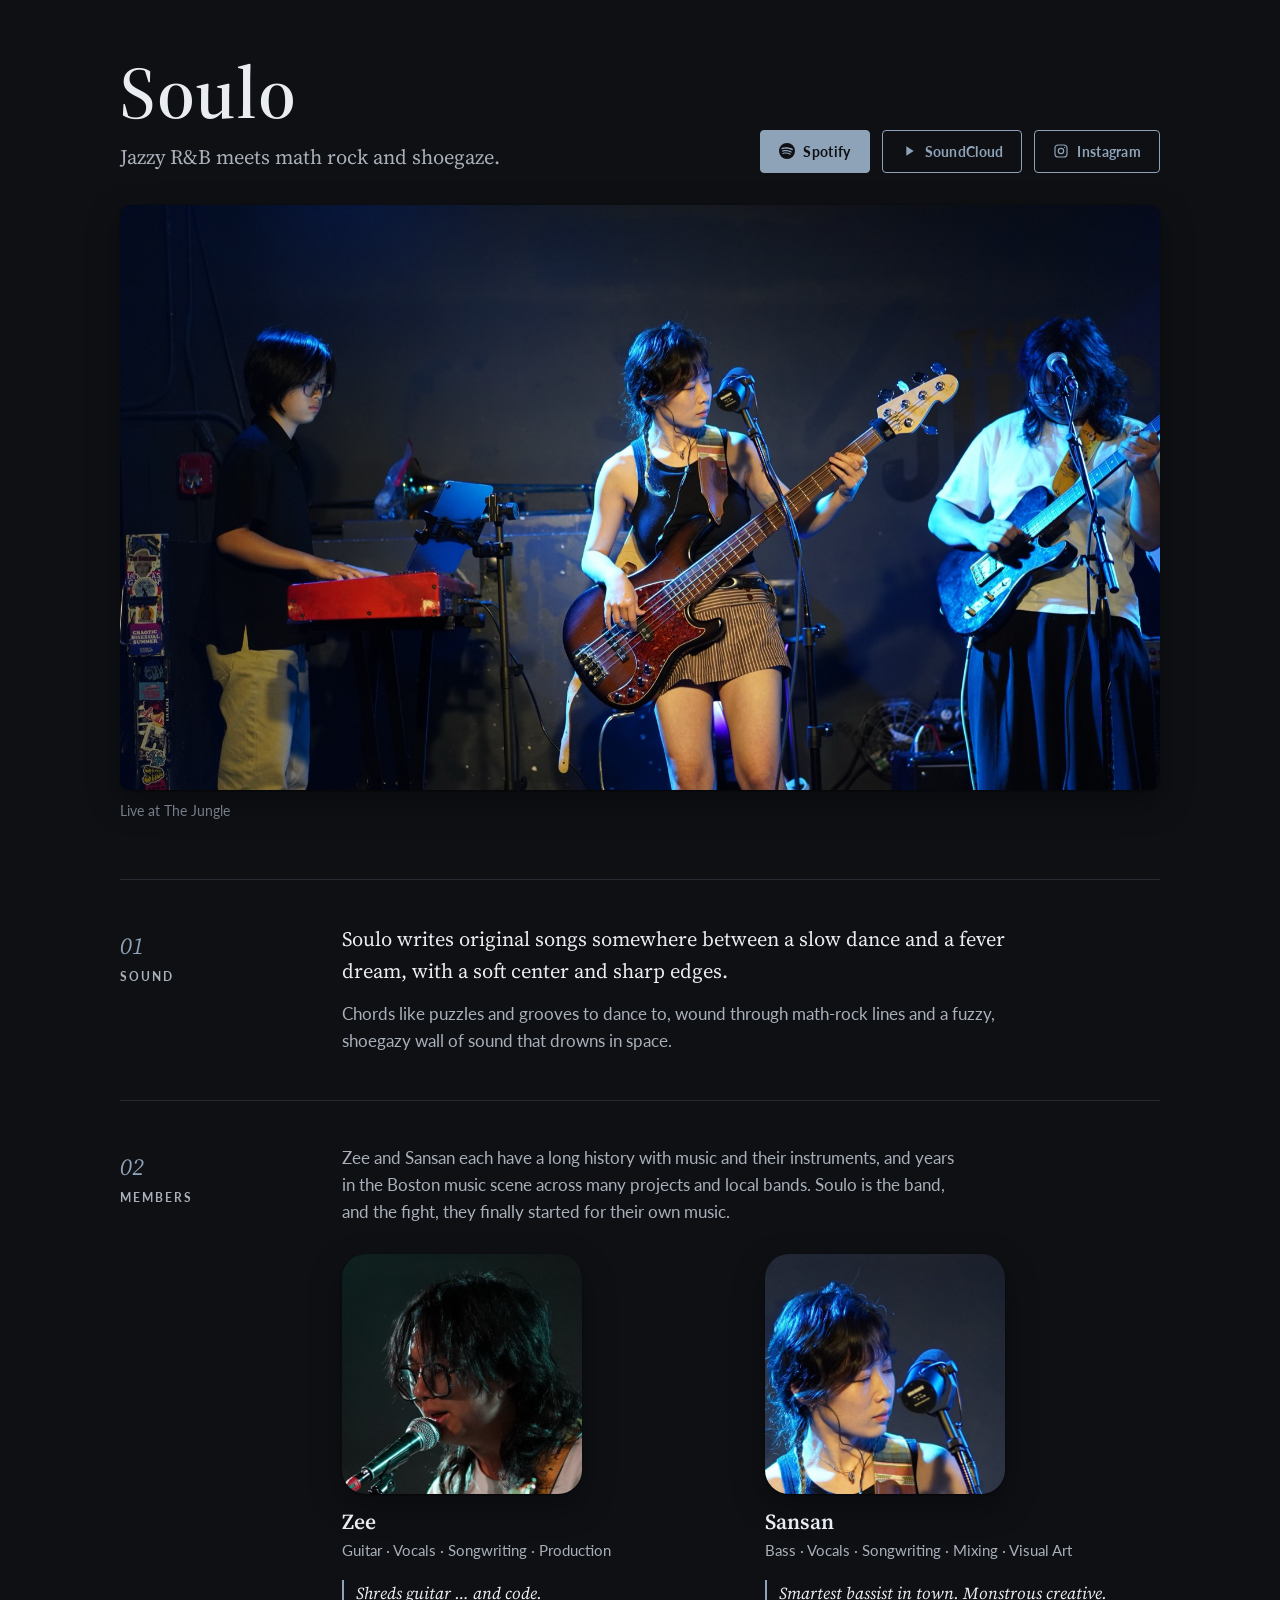
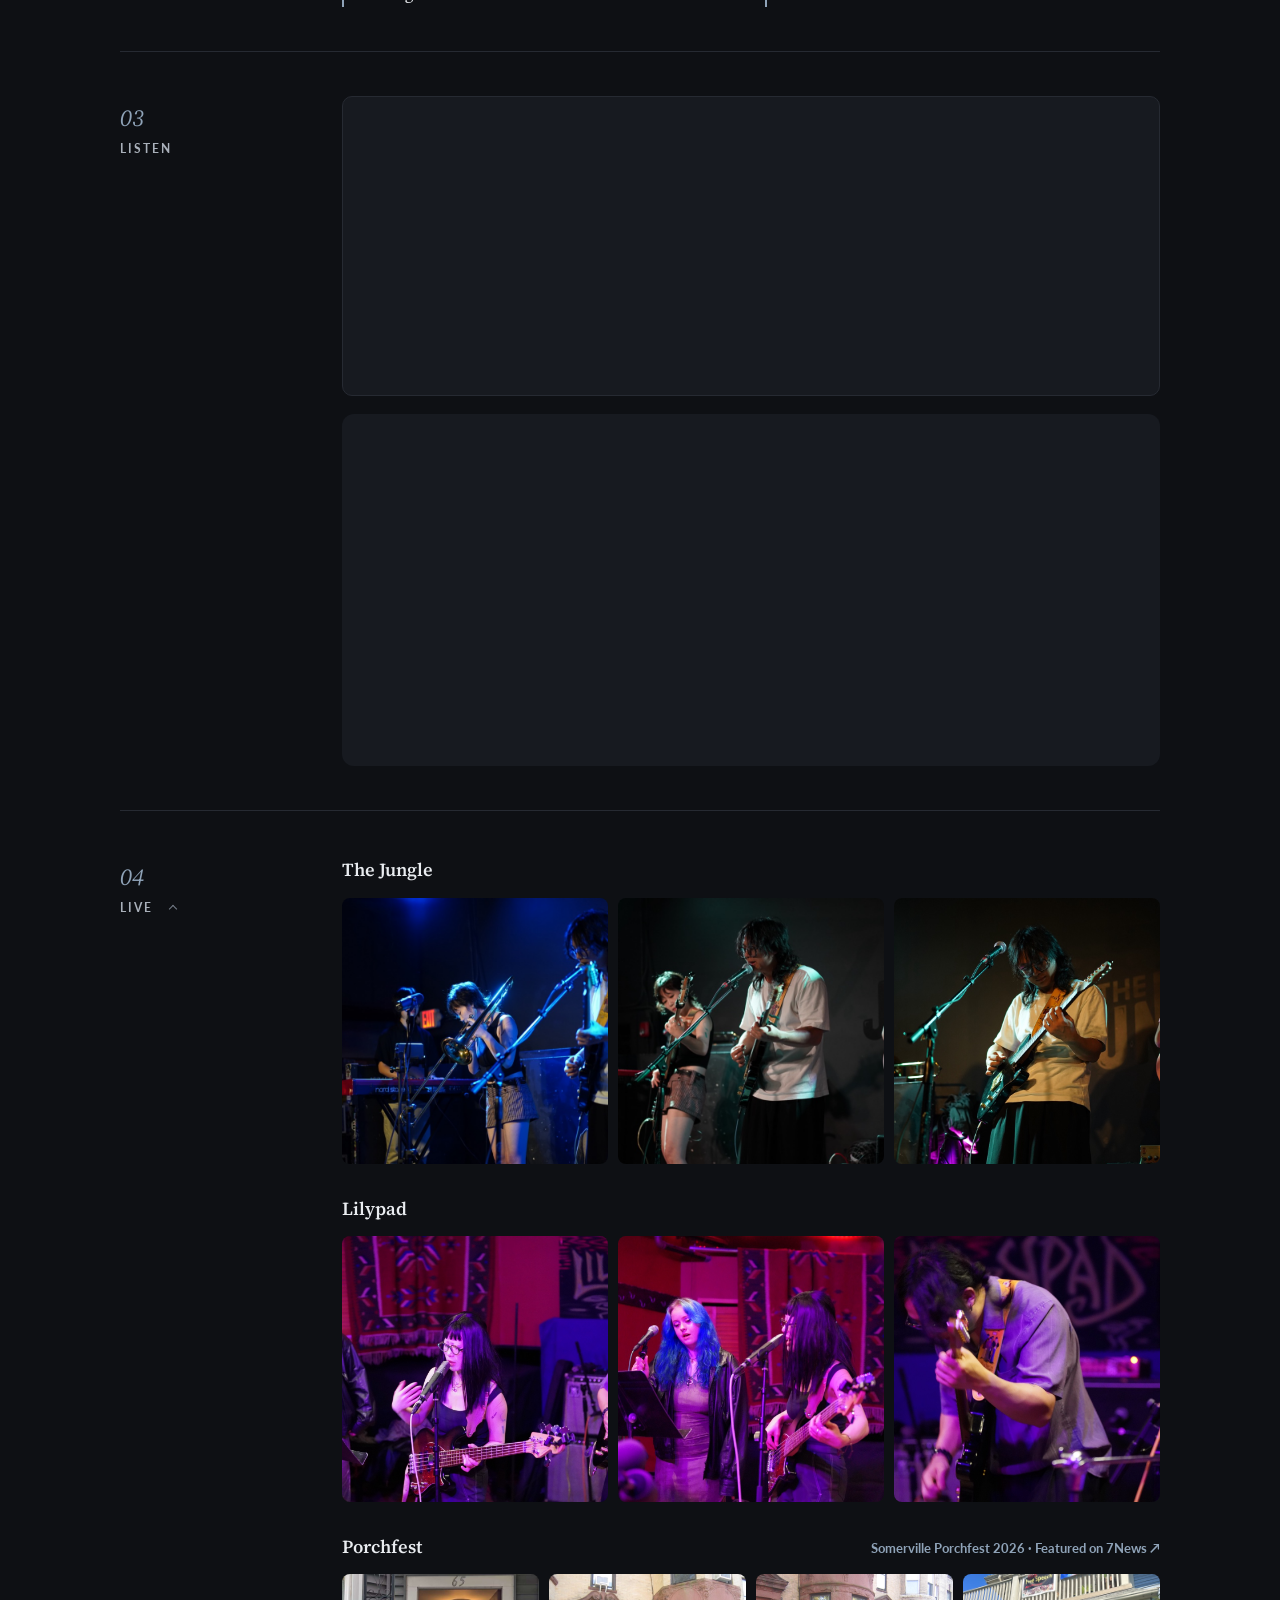
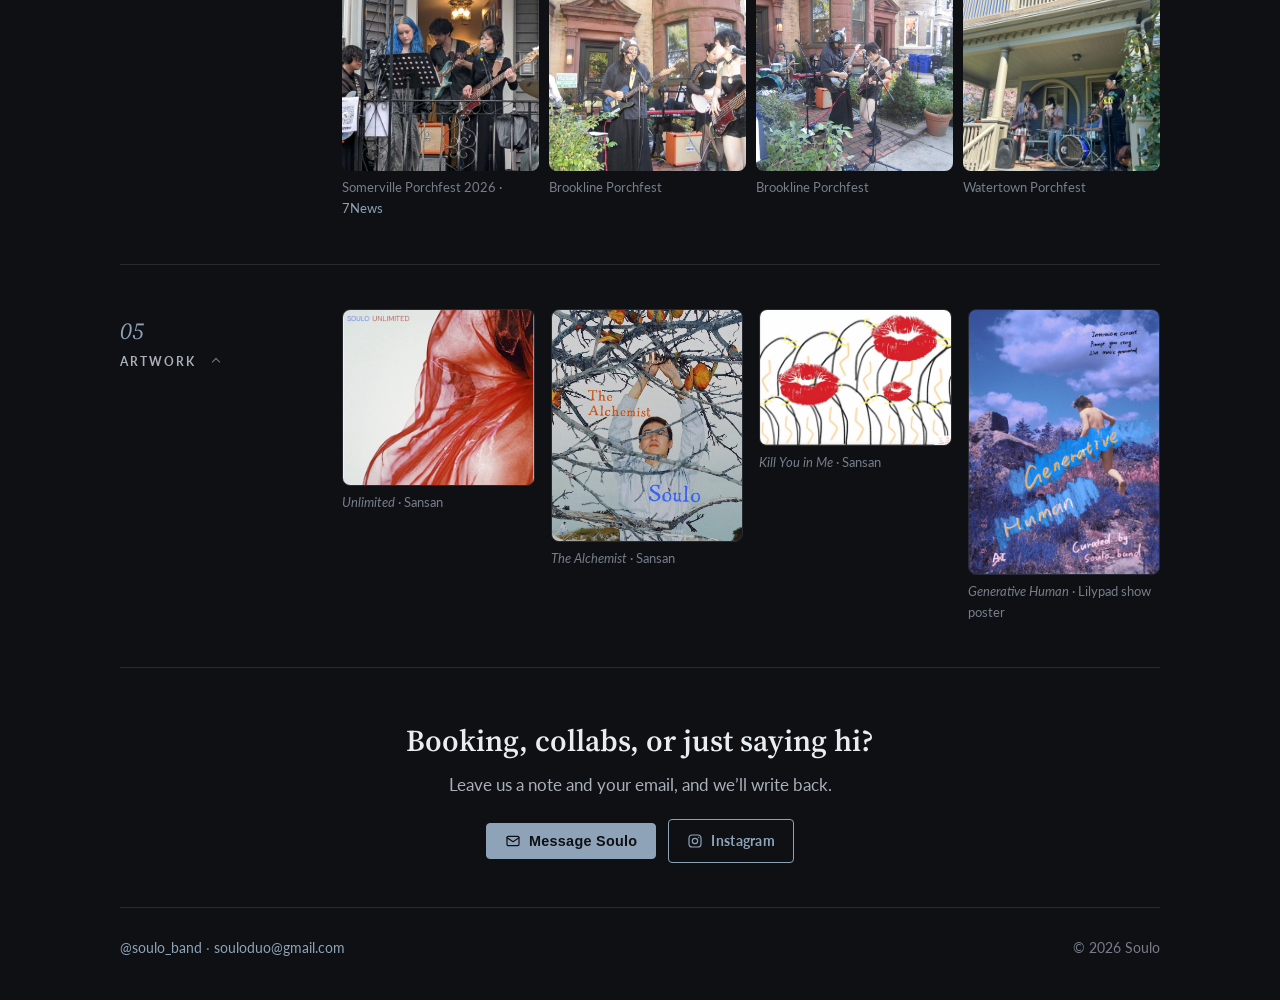
==== commit b867621f: "Add contact form and Instagram button to Soulo page - "Message Soulo" opens a dialog that collects n" ====
--- a/soulo.html
+++ b/soulo.html
@@ -220,8 +220,23 @@
         </div>
       </section>
 
+      <section class="contact-cta" aria-labelledby="contact-heading">
+        <h2 id="contact-heading">Booking, collabs, or just saying hi?</h2>
+        <p>Leave us a note and your email, and we’ll write back.</p>
+        <div class="actions contact-buttons">
+          <button class="btn btn-primary" type="button" data-open-contact>
+            <svg viewBox="0 0 24 24" fill="none" stroke="currentColor" stroke-width="1.8" stroke-linecap="round" stroke-linejoin="round" aria-hidden="true"><rect x="3" y="5" width="18" height="14" rx="2"/><path d="m3 7 9 6 9-6"/></svg>
+            Message Soulo
+          </button>
+          <a class="btn btn-ghost" href="https://www.instagram.com/soulo_band" target="_blank" rel="noreferrer">
+            <svg viewBox="0 0 24 24" fill="none" stroke="currentColor" stroke-width="1.8" aria-hidden="true"><rect x="3" y="3" width="18" height="18" rx="5"/><circle cx="12" cy="12" r="4"/><circle cx="17.5" cy="6.5" r="1" fill="currentColor" stroke="none"/></svg>
+            Instagram
+          </a>
+        </div>
+      </section>
+
       <footer class="site-footer">
-        <p class="cta">Booking and collaborations: <a href="https://www.instagram.com/soulo_band" target="_blank" rel="noreferrer">@soulo_band</a></p>
+        <p><a href="https://www.instagram.com/soulo_band" target="_blank" rel="noreferrer">@soulo_band</a> · <a href="mailto:souloduo@gmail.com">souloduo@gmail.com</a></p>
         <p>© 2026 Soulo</p>
       </footer>
     </main>
@@ -284,5 +299,101 @@
         });
       })();
     </script>
+
+    <dialog class="contact" aria-labelledby="contact-title">
+      <form class="contact-form" novalidate>
+        <div class="contact-head">
+          <h2 id="contact-title">Message Soulo</h2>
+          <button class="contact-close" type="button" aria-label="Close">×</button>
+        </div>
+        <label>
+          <span>Your name</span>
+          <input name="name" type="text" autocomplete="name" maxlength="100" />
+        </label>
+        <label>
+          <span>Your email <em>(so we can reply)</em></span>
+          <input name="email" type="email" autocomplete="email" required maxlength="200" />
+        </label>
+        <label>
+          <span>Message</span>
+          <textarea name="message" rows="5" required maxlength="5000"></textarea>
+        </label>
+        <input class="hp" type="text" name="_honey" tabindex="-1" autocomplete="off" aria-hidden="true" />
+        <p class="contact-status" role="status" aria-live="polite"></p>
+        <div class="contact-actions">
+          <button class="btn btn-primary" type="submit">Send</button>
+        </div>
+      </form>
+    </dialog>
+
+    <script>
+      (() => {
+        const dlg = document.querySelector(".contact");
+        const form = dlg.querySelector("form");
+        const status = dlg.querySelector(".contact-status");
+        const send = form.querySelector('[type="submit"]');
+        const ENDPOINT = "https://formsubmit.co/ajax/souloduo@gmail.com";
+
+        document.querySelectorAll("[data-open-contact]").forEach((b) =>
+          b.addEventListener("click", () => {
+            status.textContent = "";
+            status.className = "contact-status";
+            dlg.showModal();
+            form.email.focus();
+          })
+        );
+        dlg.querySelector(".contact-close").addEventListener("click", () => dlg.close());
+        dlg.addEventListener("click", (e) => { if (e.target === dlg) dlg.close(); });
+
+        form.addEventListener("submit", async (e) => {
+          e.preventDefault();
+          if (!form.email.checkValidity()) {
+            status.textContent = "Please enter a valid email so we can reply.";
+            status.className = "contact-status error";
+            form.email.focus();
+            return;
+          }
+          if (!form.message.value.trim()) {
+            status.textContent = "Please write a message.";
+            status.className = "contact-status error";
+            form.message.focus();
+            return;
+          }
+          send.disabled = true;
+          status.textContent = "Sending…";
+          status.className = "contact-status";
+          try {
+            const res = await fetch(ENDPOINT, {
+              method: "POST",
+              headers: { "Content-Type": "application/json", Accept: "application/json" },
+              body: JSON.stringify({
+                name: form.name.value.trim(),
+                email: form.email.value.trim(),
+                message: form.message.value.trim(),
+                _replyto: form.email.value.trim(),
+                _subject: "New message from the Soulo website",
+                _template: "table",
+                _honey: form._honey.value,
+              }),
+            });
+            const data = await res.json().catch(() => ({}));
+            if (/activat/i.test(data.message || "")) {
+              status.textContent = "This form is waiting for its one-time activation. Please try again later, or email us directly.";
+              status.className = "contact-status error";
+              return;
+            }
+            if (!res.ok || String(data.success) === "false") throw new Error(data.message || "Send failed");
+            form.reset();
+            status.textContent = "Sent. Thanks! We’ll get back to you soon.";
+            status.className = "contact-status ok";
+          } catch (err) {
+            status.innerHTML = 'Something went wrong. You can email us directly at <a href="mailto:souloduo@gmail.com">souloduo@gmail.com</a>.';
+            status.className = "contact-status error";
+          } finally {
+            send.disabled = false;
+          }
+        });
+      })();
+    </script>
   </body>
 </html>
--- a/styles.css
+++ b/styles.css
@@ -666,6 +666,72 @@
 .lb-prev { left: 16px; top: 50%; transform: translateY(-50%); }
 .lb-next { right: 16px; top: 50%; transform: translateY(-50%); }
 .lightbox.single .lb-nav { display: none; }
+
+/* Soulo contact */
+
+.contact-cta {
+  padding: 48px 0 44px;
+  border-top: 1px solid var(--line);
+  text-align: center;
+}
+.contact-cta h2 {
+  margin-bottom: 6px;
+  font-family: var(--serif);
+  font-size: clamp(1.5rem, 3.5vw, 1.9rem);
+  font-weight: 600;
+}
+.contact-cta p { margin-bottom: 20px; color: var(--muted); }
+.contact-buttons { justify-content: center; }
+
+.contact {
+  width: min(100% - 32px, 480px);
+  padding: 0;
+  border: 1px solid var(--line);
+  border-radius: 12px;
+  background: var(--surface);
+  color: var(--ink);
+  box-shadow: var(--shadow);
+}
+.contact::backdrop { background: rgba(8, 9, 12, 0.7); backdrop-filter: blur(3px); }
+.contact-form { display: grid; gap: 14px; padding: 22px 24px 24px; }
+.contact-head { display: flex; align-items: center; justify-content: space-between; }
+.contact-head h2 { margin: 0; font-family: var(--serif); font-size: 1.35rem; font-weight: 600; }
+.contact-close {
+  width: 32px;
+  height: 32px;
+  padding: 0;
+  border: 0;
+  border-radius: 50%;
+  background: none;
+  color: var(--muted);
+  font-size: 1.5rem;
+  line-height: 1;
+  cursor: pointer;
+}
+.contact-close:hover { background: var(--accent-soft); color: var(--ink); }
+.contact label { display: grid; gap: 6px; }
+.contact label span { font-size: 0.82rem; font-weight: 700; color: var(--muted); }
+.contact label em { font-style: normal; font-weight: 400; color: var(--faint); }
+.contact input,
+.contact textarea {
+  width: 100%;
+  padding: 10px 12px;
+  border: 1px solid var(--line);
+  border-radius: 6px;
+  background: var(--bg);
+  color: var(--ink);
+  font: inherit;
+  font-size: 0.95rem;
+}
+.contact textarea { resize: vertical; min-height: 110px; }
+.contact input:focus,
+.contact textarea:focus { outline: 2px solid var(--accent); outline-offset: 0; border-color: transparent; }
+.contact .hp { position: absolute; left: -9999px; width: 1px; height: 1px; opacity: 0; }
+.contact-status { min-height: 1.2em; margin: 0; font-size: 0.9rem; color: var(--muted); }
+.contact-status.ok { color: var(--accent); }
+.contact-status.error { color: #e8a39a; }
+.contact-actions { display: flex; justify-content: flex-end; }
+.contact-actions .btn:disabled { opacity: 0.6; cursor: progress; }
 
 /* Leadership */
 
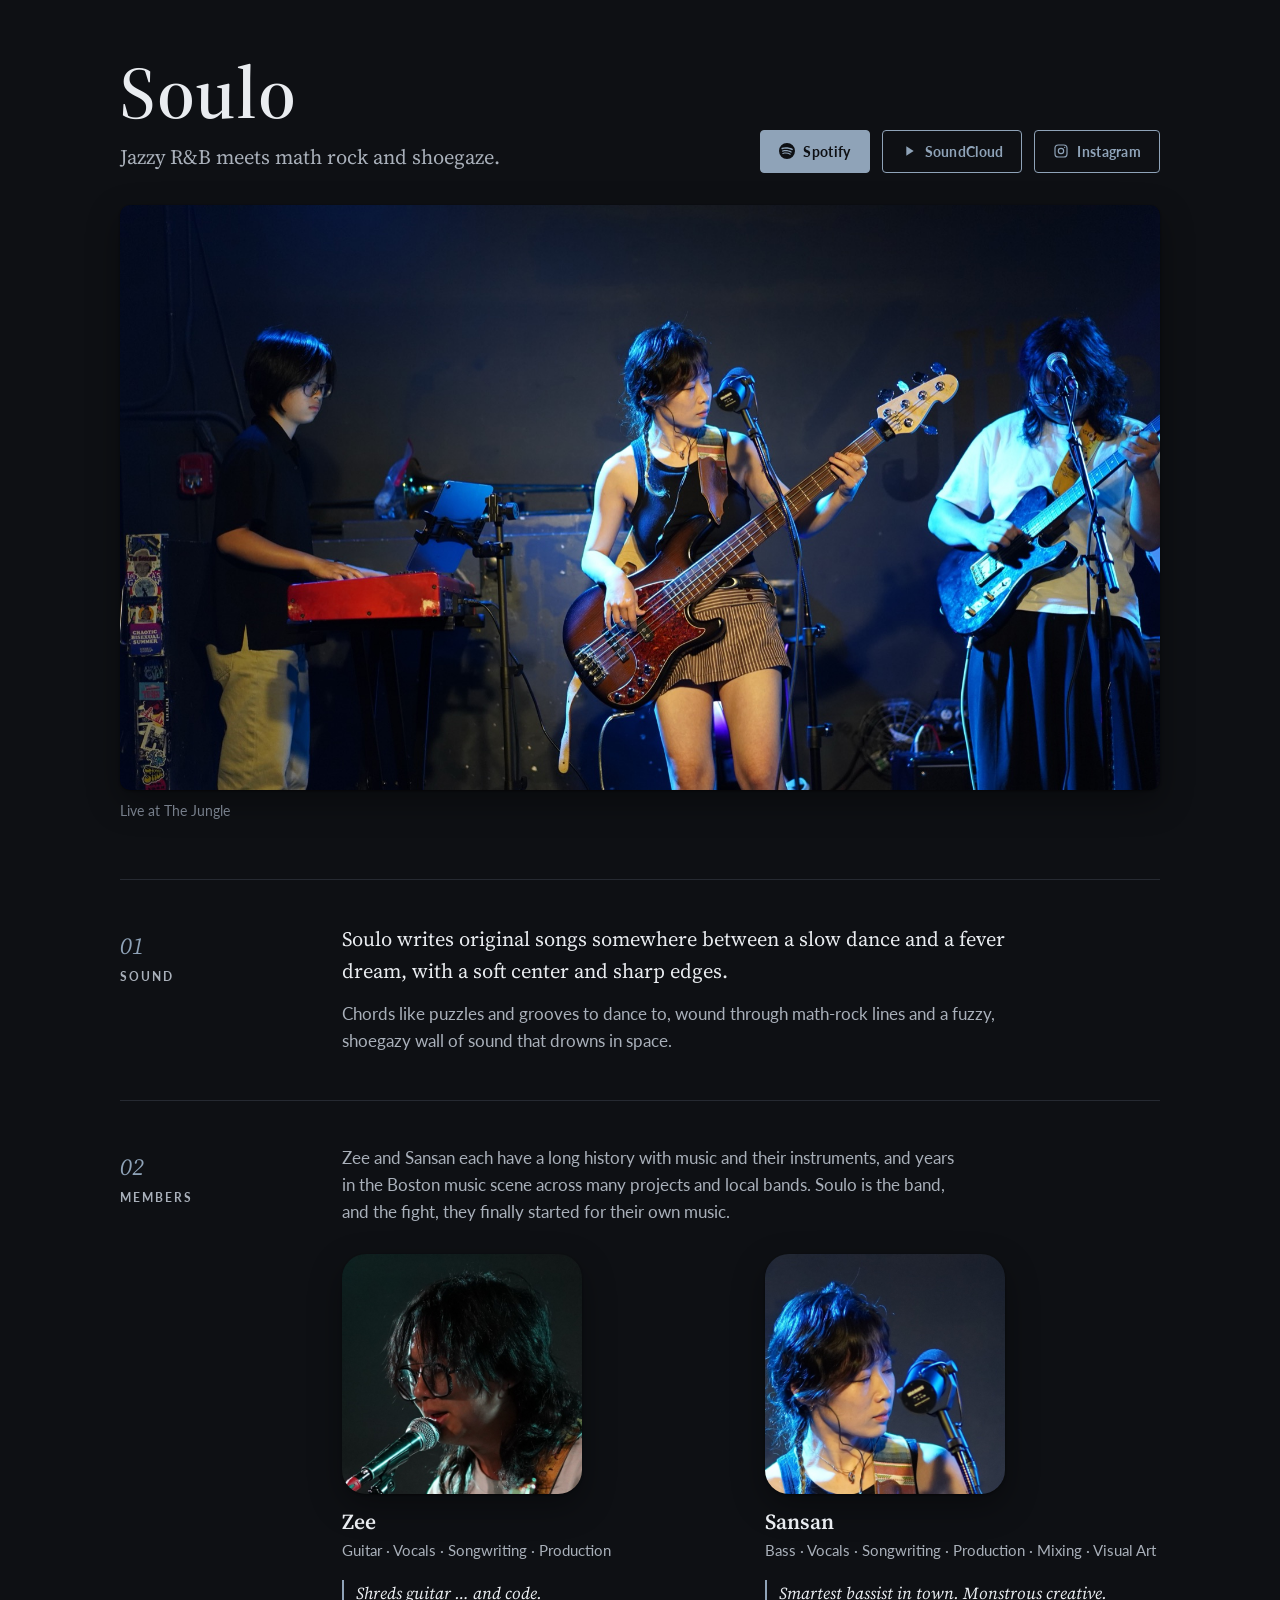
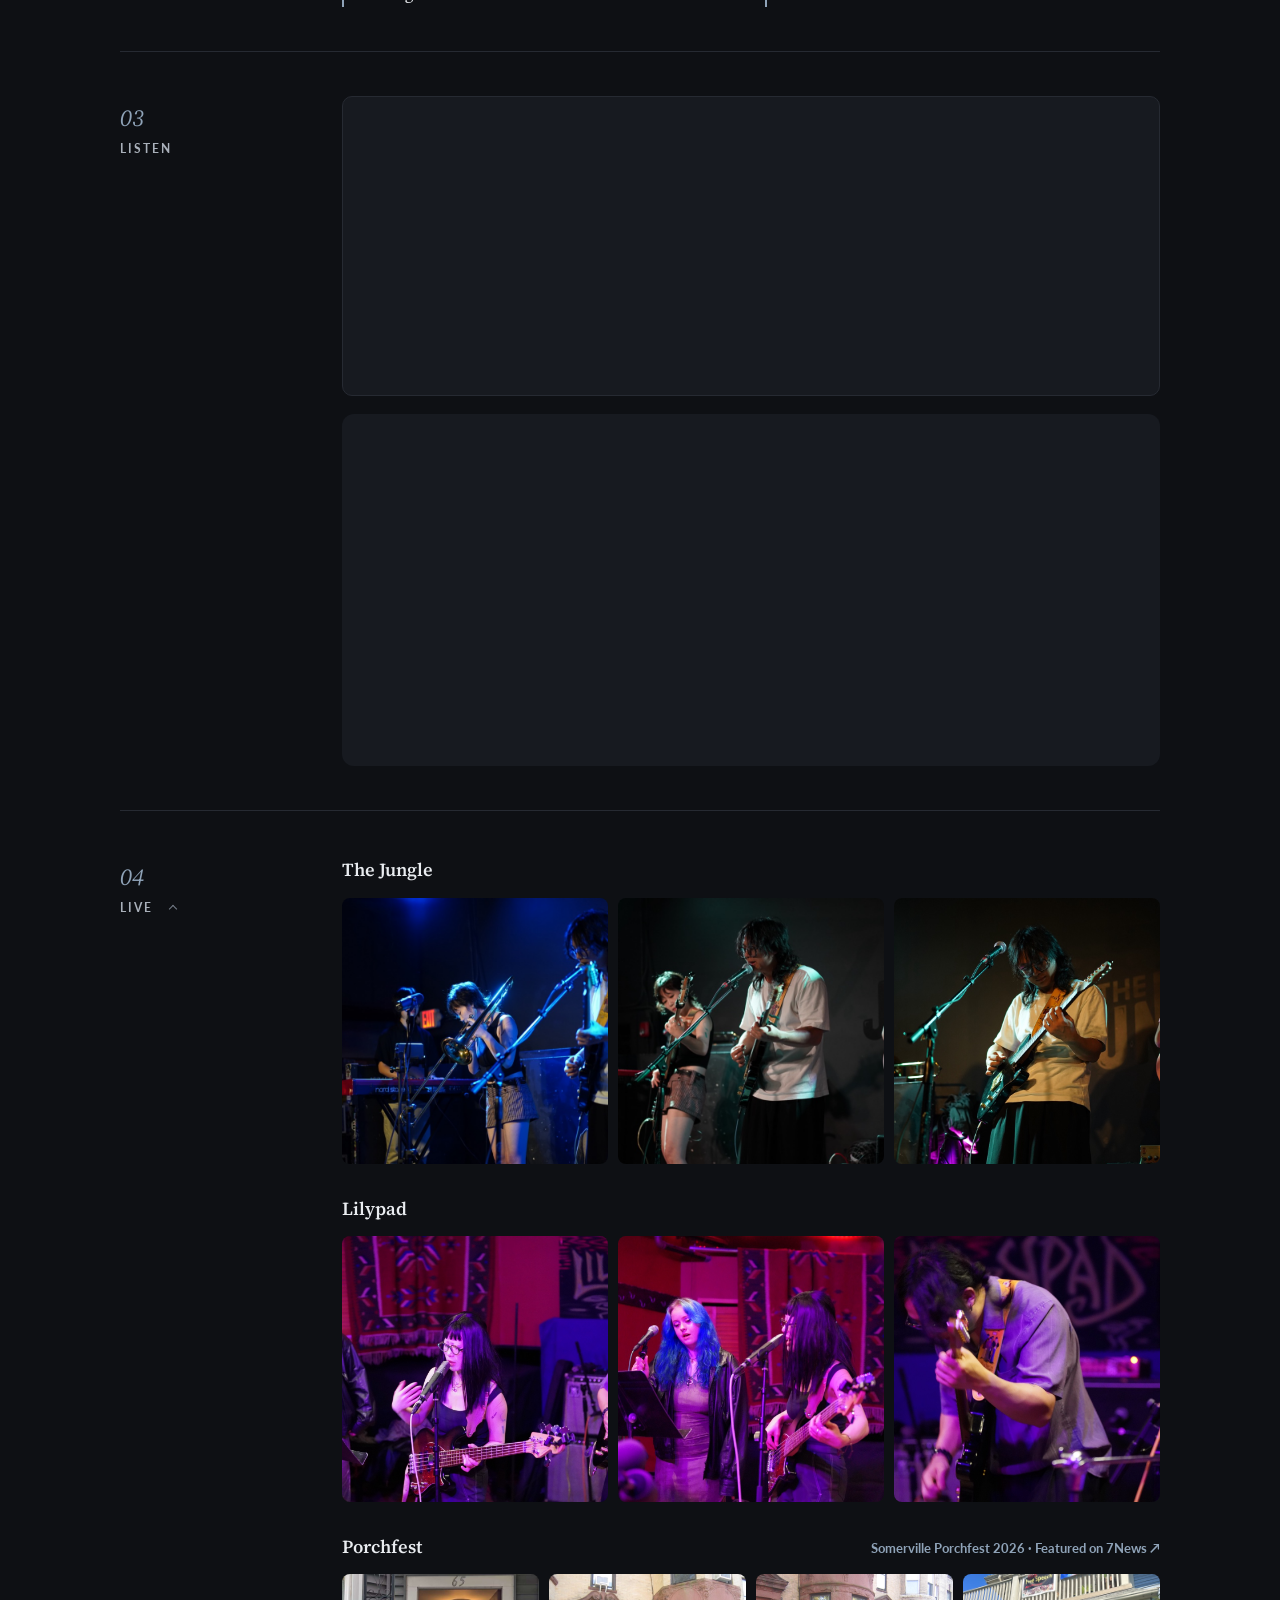
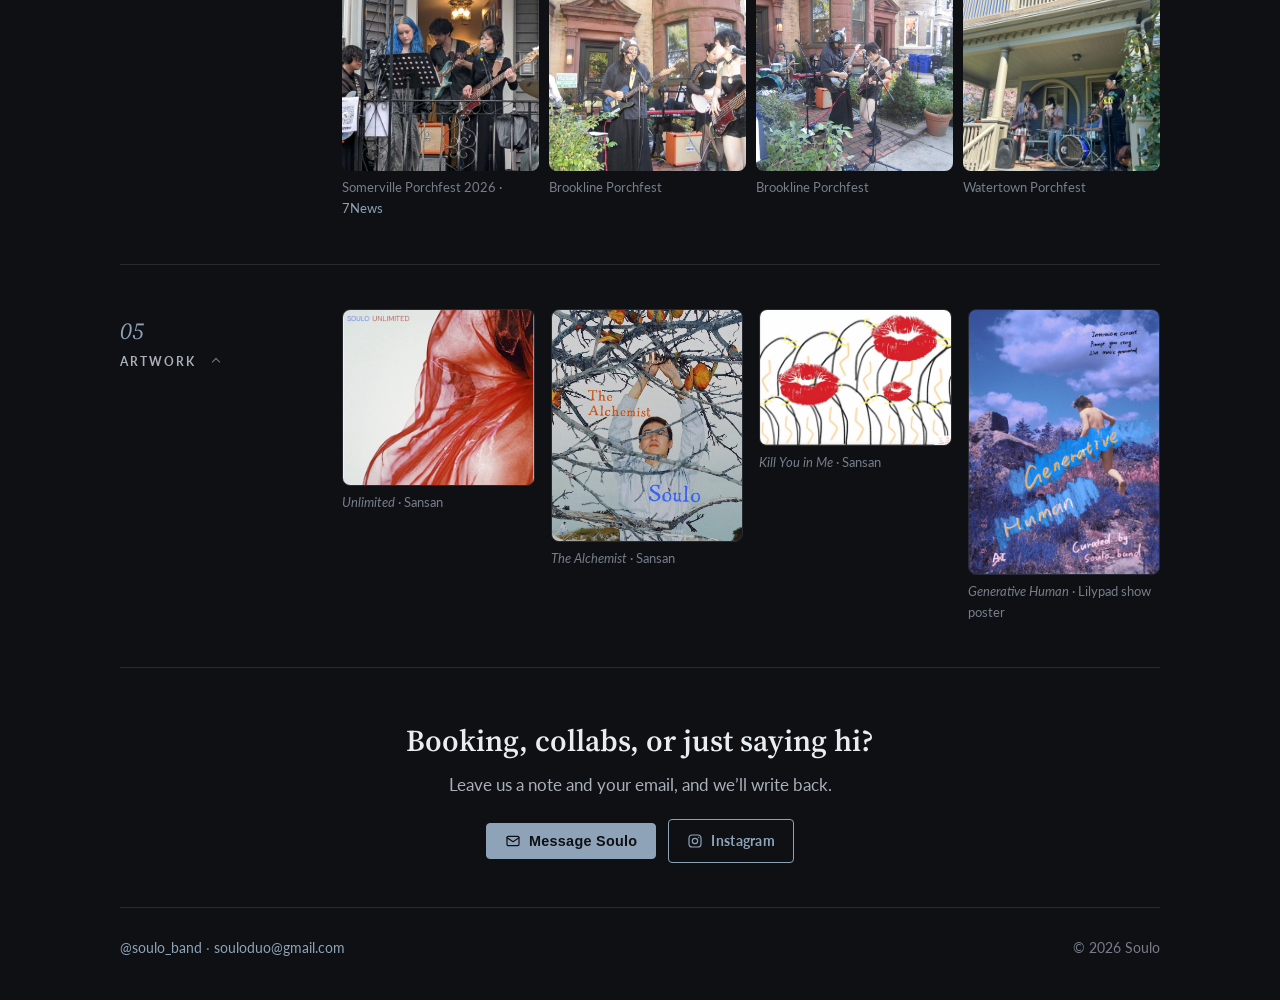
==== commit 9e42299c: "Add production to Sansan's role on Soulo page Co-Authored-By: Claude Opus 5.5 <noreply@anthropic.com" ====
--- a/soulo.html
+++ b/soulo.html
@@ -79,7 +79,7 @@
             <li>
               <img src="assets/soulo/members/sansan.jpg" alt="Sansan singing at The Jungle" loading="lazy" />
               <span class="member-name">Sansan</span>
-              <span class="member-role">Bass · Vocals · Songwriting · Mixing · Visual Art</span>
+              <span class="member-role">Bass · Vocals · Songwriting · Production · Mixing · Visual Art</span>
               <blockquote class="member-quote">Smartest bassist in town. Monstrous creative.</blockquote>
             </li>
           </ul>
